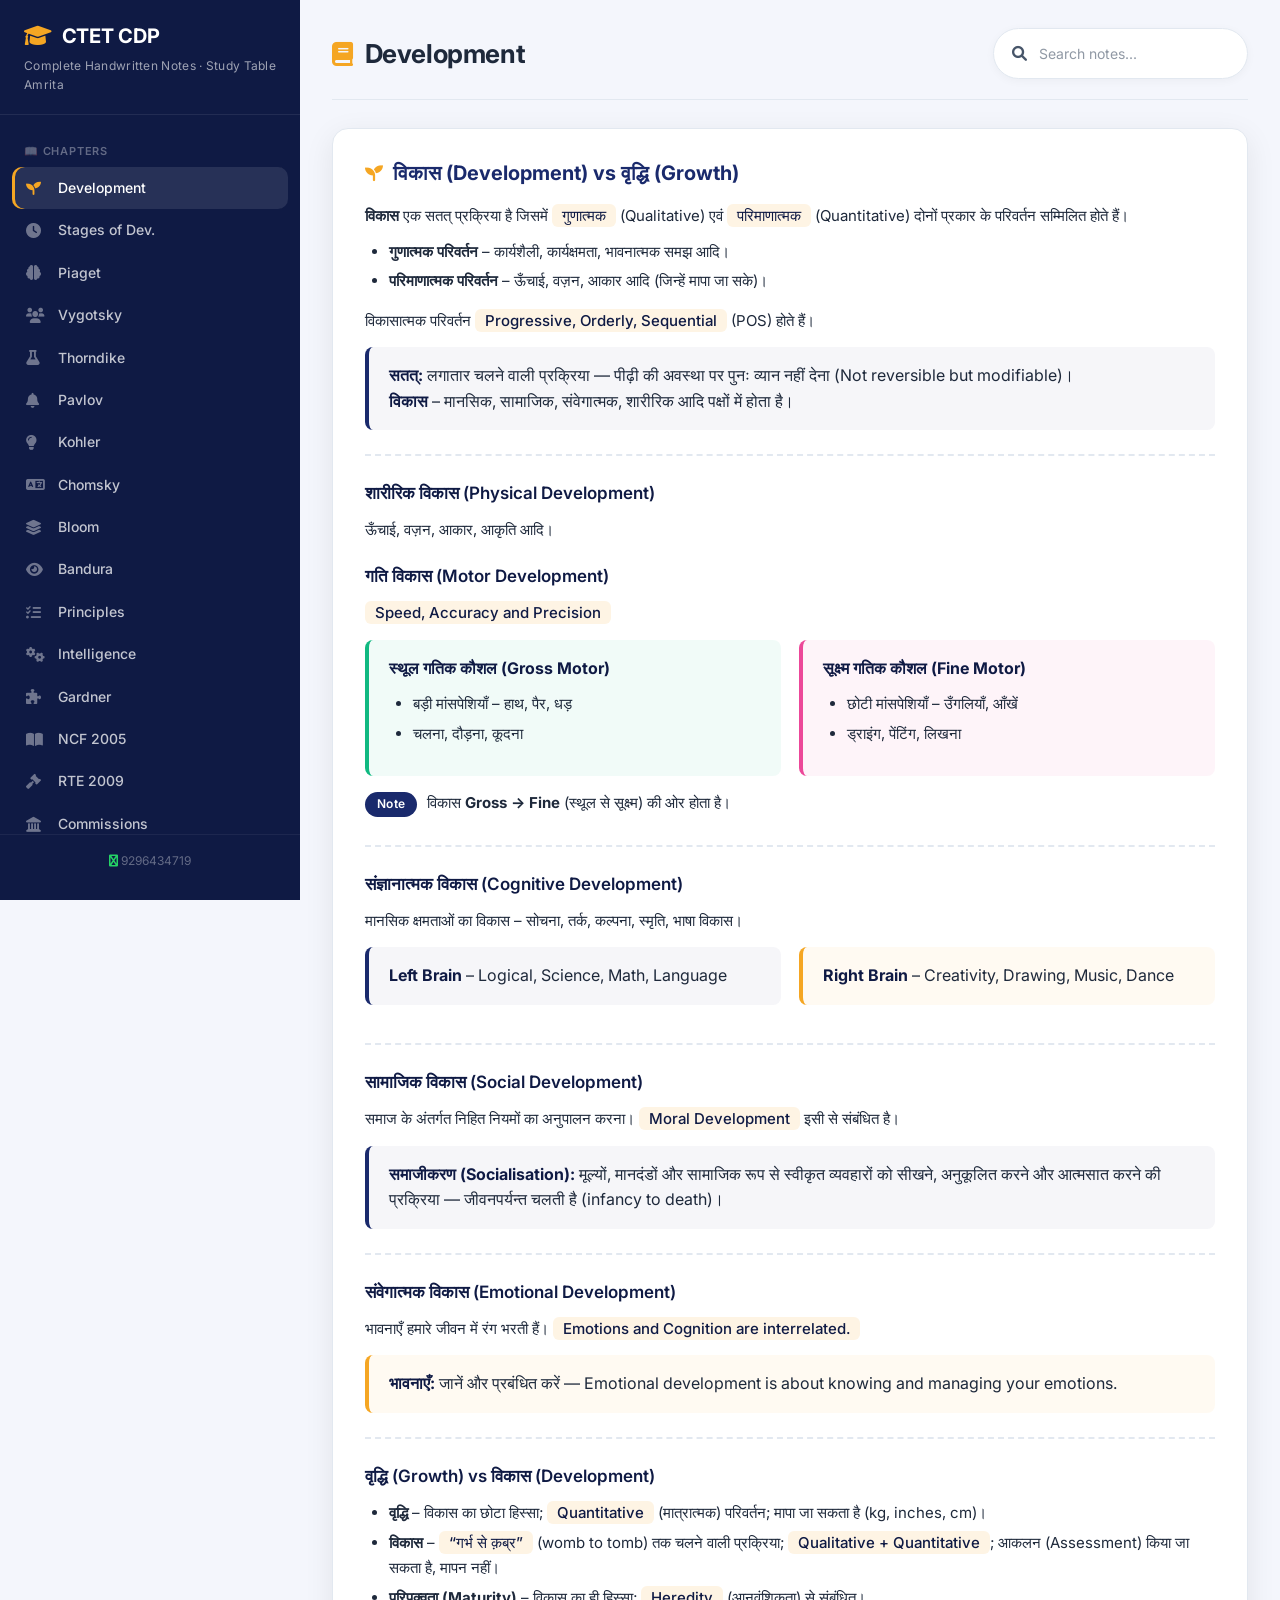
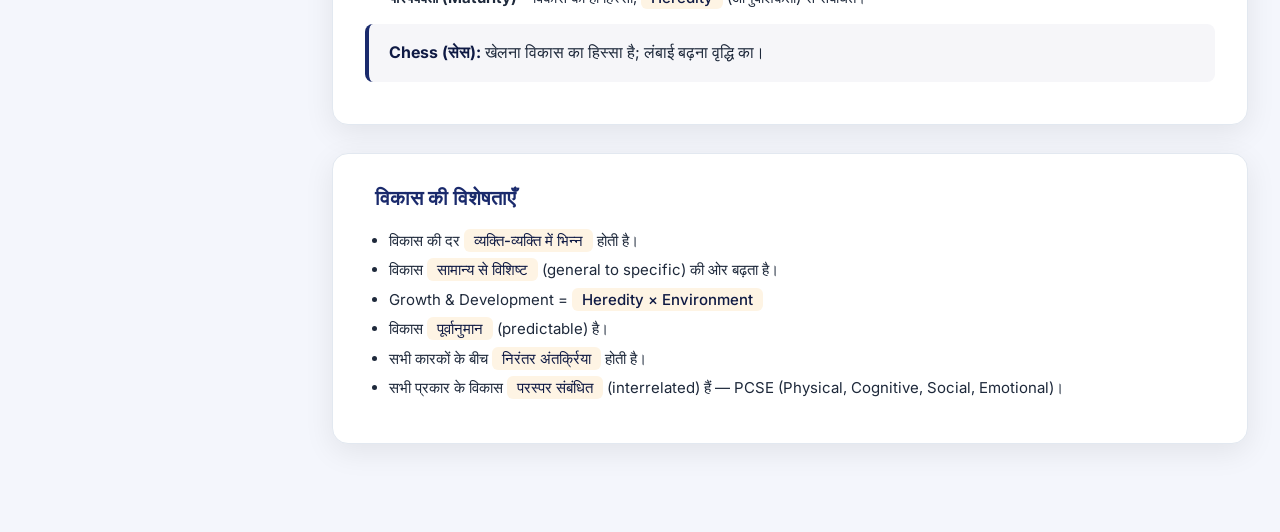
==== index.html @ 054171d5 "Rename cdpnotes.html to index.html" ====
<!DOCTYPE html>
<html lang="en">
<head>
    <meta charset="UTF-8" />
    <meta name="viewport" content="width=device-width, initial-scale=1.0" />
    <title>CTET CDP Complete Notes – Study Table Amrita</title>
    <!-- Font Awesome for icons -->
    <link rel="stylesheet" href="https://cdnjs.cloudflare.com/ajax/libs/font-awesome/6.0.0-beta3/css/all.min.css" />
    <!-- Google Fonts -->
    <link href="https://fonts.googleapis.com/css2?family=Inter:opsz,wght@14..32,400;14..32,500;14..32,600;14..32,700&display=swap" rel="stylesheet" />
    <style>
        /* ── Reset & Base ── */
        * {
            margin: 0;
            padding: 0;
            box-sizing: border-box;
        }

        :root {
            --primary: #1a2a6c;
            --primary-light: #2d4a8e;
            --primary-dark: #0f1a44;
            --accent: #f5a623;
            --accent-light: #ffd966;
            --bg: #f4f6fc;
            --card-bg: #ffffff;
            --text: #1e293b;
            --text-light: #475569;
            --border: #e2e8f0;
            --shadow: 0 8px 30px rgba(0, 0, 0, 0.08);
            --radius: 16px;
            --sidebar-width: 300px;
            --header-height: 64px;
            --transition: 0.3s cubic-bezier(0.4, 0, 0.2, 1);
        }

        html {
            scroll-behavior: smooth;
        }

        body {
            font-family: 'Inter', -apple-system, BlinkMacSystemFont, sans-serif;
            background: var(--bg);
            color: var(--text);
            line-height: 1.6;
            display: flex;
            min-height: 100vh;
        }

        /* ── Scrollbar ── */
        ::-webkit-scrollbar {
            width: 6px;
            height: 6px;
        }
        ::-webkit-scrollbar-track {
            background: var(--bg);
        }
        ::-webkit-scrollbar-thumb {
            background: var(--primary-light);
            border-radius: 8px;
        }
        ::-webkit-scrollbar-thumb:hover {
            background: var(--primary);
        }

        /* ── Sidebar ── */
        .sidebar {
            position: fixed;
            top: 0;
            left: 0;
            width: var(--sidebar-width);
            height: 100vh;
            background: var(--primary-dark);
            color: #fff;
            overflow-y: auto;
            z-index: 1000;
            transition: transform var(--transition);
            padding: 20px 0 30px;
            display: flex;
            flex-direction: column;
        }

        .sidebar-brand {
            padding: 0 24px 20px;
            border-bottom: 1px solid rgba(255, 255, 255, 0.08);
            flex-shrink: 0;
        }

        .sidebar-brand h1 {
            font-size: 20px;
            font-weight: 700;
            letter-spacing: -0.3px;
            display: flex;
            align-items: center;
            gap: 10px;
        }

        .sidebar-brand h1 i {
            color: var(--accent);
            font-size: 22px;
        }

        .sidebar-brand .sub {
            font-size: 12px;
            color: rgba(255, 255, 255, 0.6);
            margin-top: 4px;
            font-weight: 400;
            letter-spacing: 0.3px;
        }

        .sidebar-nav {
            flex: 1;
            padding: 16px 12px 20px;
            overflow-y: auto;
        }

        .sidebar-nav .nav-label {
            font-size: 11px;
            text-transform: uppercase;
            letter-spacing: 0.8px;
            color: rgba(255, 255, 255, 0.35);
            padding: 12px 12px 6px;
            font-weight: 600;
        }

        .sidebar-nav a {
            display: flex;
            align-items: center;
            gap: 12px;
            padding: 10px 14px;
            border-radius: 10px;
            color: rgba(255, 255, 255, 0.75);
            text-decoration: none;
            font-size: 14px;
            font-weight: 500;
            transition: var(--transition);
            cursor: pointer;
            border: none;
            background: transparent;
            width: 100%;
            text-align: left;
        }

        .sidebar-nav a i {
            width: 20px;
            font-size: 15px;
            color: rgba(255, 255, 255, 0.4);
            transition: var(--transition);
            flex-shrink: 0;
        }

        .sidebar-nav a:hover {
            background: rgba(255, 255, 255, 0.07);
            color: #fff;
        }

        .sidebar-nav a:hover i {
            color: var(--accent);
        }

        .sidebar-nav a.active {
            background: rgba(255, 255, 255, 0.1);
            color: #fff;
            box-shadow: inset 3px 0 0 var(--accent);
        }

        .sidebar-nav a.active i {
            color: var(--accent);
        }

        .sidebar-footer {
            padding: 16px 24px 0;
            border-top: 1px solid rgba(255, 255, 255, 0.06);
            font-size: 12px;
            color: rgba(255, 255, 255, 0.35);
            flex-shrink: 0;
            text-align: center;
        }

        /* ── Mobile Toggle ── */
        .menu-toggle {
            display: none;
            position: fixed;
            top: 14px;
            left: 16px;
            z-index: 1100;
            background: var(--primary-dark);
            color: #fff;
            border: none;
            width: 44px;
            height: 44px;
            border-radius: 12px;
            font-size: 20px;
            cursor: pointer;
            box-shadow: 0 4px 16px rgba(0, 0, 0, 0.15);
            transition: var(--transition);
        }

        .menu-toggle:hover {
            transform: scale(1.04);
        }

        .sidebar-overlay {
            display: none;
            position: fixed;
            inset: 0;
            background: rgba(0, 0, 0, 0.45);
            z-index: 999;
            backdrop-filter: blur(2px);
        }

        /* ── Main Content ── */
        .main {
            margin-left: var(--sidebar-width);
            flex: 1;
            min-height: 100vh;
            padding: 0 32px 60px;
            max-width: 1100px;
        }

        /* ── Header ── */
        .page-header {
            padding: 28px 0 20px;
            display: flex;
            align-items: center;
            justify-content: space-between;
            flex-wrap: wrap;
            gap: 16px;
            border-bottom: 1px solid var(--border);
            margin-bottom: 28px;
            background: var(--bg);
            position: sticky;
            top: 0;
            z-index: 100;
            backdrop-filter: blur(8px);
            background: rgba(244, 246, 252, 0.88);
        }

        .page-header h2 {
            font-size: 26px;
            font-weight: 700;
            letter-spacing: -0.4px;
            display: flex;
            align-items: center;
            gap: 12px;
        }

        .page-header h2 i {
            color: var(--accent);
            font-size: 24px;
        }

        .search-wrap {
            display: flex;
            align-items: center;
            gap: 8px;
            background: var(--card-bg);
            padding: 6px 16px 6px 18px;
            border-radius: 40px;
            box-shadow: 0 2px 10px rgba(0, 0, 0, 0.04);
            border: 1px solid var(--border);
            transition: var(--transition);
            min-width: 220px;
        }

        .search-wrap:focus-within {
            border-color: var(--primary-light);
            box-shadow: 0 0 0 3px rgba(26, 42, 108, 0.12);
        }

        .search-wrap i {
            color: var(--text-light);
            font-size: 15px;
        }

        .search-wrap input {
            border: none;
            outline: none;
            background: transparent;
            padding: 10px 4px;
            font-size: 14px;
            font-family: inherit;
            color: var(--text);
            width: 180px;
        }

        .search-wrap input::placeholder {
            color: var(--text-light);
            opacity: 0.6;
        }

        .search-results-count {
            font-size: 13px;
            color: var(--text-light);
            padding: 0 4px;
            font-weight: 500;
        }

        /* ── Content Cards ── */
        .content-section {
            display: block;
            animation: fadeUp 0.4s ease;
        }

        .content-section.hidden {
            display: none;
        }

        @keyframes fadeUp {
            from {
                opacity: 0;
                transform: translateY(18px);
            }
            to {
                opacity: 1;
                transform: translateY(0);
            }
        }

        .note-card {
            background: var(--card-bg);
            border-radius: var(--radius);
            box-shadow: var(--shadow);
            padding: 28px 32px;
            margin-bottom: 28px;
            border: 1px solid var(--border);
            transition: var(--transition);
        }

        .note-card:hover {
            box-shadow: 0 12px 40px rgba(0, 0, 0, 0.07);
        }

        .note-card h3 {
            font-size: 20px;
            font-weight: 700;
            color: var(--primary);
            margin-bottom: 14px;
            display: flex;
            align-items: center;
            gap: 10px;
        }

        .note-card h3 i {
            color: var(--accent);
            font-size: 18px;
        }

        .note-card h4 {
            font-size: 17px;
            font-weight: 600;
            margin: 20px 0 10px;
            color: var(--primary-dark);
        }

        .note-card p,
        .note-card li {
            color: var(--text);
            font-size: 15px;
            line-height: 1.7;
        }

        .note-card ul,
        .note-card ol {
            padding-left: 24px;
            margin: 10px 0 14px;
        }

        .note-card li {
            margin-bottom: 4px;
        }

        .note-card .highlight {
            background: rgba(245, 166, 35, 0.12);
            padding: 2px 10px;
            border-radius: 6px;
            font-weight: 500;
            color: var(--primary-dark);
        }

        .note-card .tag {
            display: inline-block;
            background: var(--primary);
            color: #fff;
            font-size: 12px;
            font-weight: 600;
            padding: 2px 12px;
            border-radius: 20px;
            letter-spacing: 0.3px;
            margin-right: 6px;
            margin-bottom: 4px;
        }

        .note-card .tag.gold {
            background: var(--accent);
            color: #1e293b;
        }

        .note-card .tag.green {
            background: #10b981;
            color: #fff;
        }

        .note-card .tag.pink {
            background: #ec4899;
            color: #fff;
        }

        .note-card .divider {
            border: none;
            border-top: 2px dashed var(--border);
            margin: 24px 0;
        }

        .grid-2 {
            display: grid;
            grid-template-columns: 1fr 1fr;
            gap: 18px;
        }

        .grid-3 {
            display: grid;
            grid-template-columns: 1fr 1fr 1fr;
            gap: 16px;
        }

        .badge-list {
            display: flex;
            flex-wrap: wrap;
            gap: 8px;
            margin: 10px 0 6px;
        }

        .badge-list .badge {
            background: var(--bg);
            padding: 4px 14px;
            border-radius: 20px;
            font-size: 13px;
            font-weight: 500;
            border: 1px solid var(--border);
            color: var(--text-light);
        }

        .badge-list .badge i {
            margin-right: 6px;
            color: var(--accent);
        }

        /* ── Tables ── */
        .note-table-wrap {
            overflow-x: auto;
            margin: 14px 0 6px;
            border-radius: 12px;
            border: 1px solid var(--border);
        }

        .note-table {
            width: 100%;
            border-collapse: collapse;
            font-size: 14px;
        }

        .note-table th {
            background: var(--primary);
            color: #fff;
            font-weight: 600;
            padding: 12px 16px;
            text-align: left;
        }

        .note-table td {
            padding: 10px 16px;
            border-bottom: 1px solid var(--border);
        }

        .note-table tr:last-child td {
            border-bottom: none;
        }

        .note-table tr:nth-child(even) {
            background: rgba(0, 0, 0, 0.02);
        }

        /* ── Special Blocks ── */
        .info-box {
            background: rgba(26, 42, 108, 0.04);
            border-left: 4px solid var(--primary);
            padding: 16px 20px;
            border-radius: 8px;
            margin: 14px 0;
        }

        .info-box.warm {
            border-left-color: var(--accent);
            background: rgba(245, 166, 35, 0.06);
        }

        .info-box.green {
            border-left-color: #10b981;
            background: rgba(16, 185, 129, 0.06);
        }

        .info-box.pink {
            border-left-color: #ec4899;
            background: rgba(236, 72, 153, 0.06);
        }

        .info-box strong {
            color: var(--primary-dark);
        }

        .stage-grid {
            display: grid;
            grid-template-columns: 1fr 1fr;
            gap: 16px;
            margin: 12px 0;
        }

        .stage-card {
            background: var(--bg);
            border-radius: 12px;
            padding: 16px 20px;
            border: 1px solid var(--border);
        }

        .stage-card .age {
            font-weight: 700;
            color: var(--primary);
            font-size: 15px;
        }

        .stage-card .name {
            font-weight: 600;
            font-size: 16px;
            margin: 2px 0 6px;
        }

        .stage-card ul {
            padding-left: 18px;
            margin: 6px 0 0;
            font-size: 14px;
        }

        /* ── Search Highlight ── */
        .search-highlight {
            background: rgba(245, 166, 35, 0.35);
            padding: 1px 4px;
            border-radius: 4px;
        }

        /* ── No results ── */
        .no-results {
            text-align: center;
            padding: 60px 20px;
            color: var(--text-light);
        }

        .no-results i {
            font-size: 48px;
            color: var(--border);
            margin-bottom: 16px;
        }

        .no-results h3 {
            font-size: 20px;
            font-weight: 600;
            color: var(--text);
        }

        /* ── Responsive ── */
        @media (max-width: 1024px) {
            .grid-2,
            .grid-3 {
                grid-template-columns: 1fr;
            }
            .stage-grid {
                grid-template-columns: 1fr;
            }
        }

        @media (max-width: 820px) {
            .sidebar {
                transform: translateX(-100%);
            }
            .sidebar.open {
                transform: translateX(0);
            }
            .sidebar-overlay.active {
                display: block;
            }
            .menu-toggle {
                display: flex;
                align-items: center;
                justify-content: center;
            }
            .main {
                margin-left: 0;
                padding: 0 18px 40px;
            }
            .page-header {
                padding-top: 72px;
                flex-direction: column;
                align-items: stretch;
                gap: 12px;
            }
            .page-header h2 {
                font-size: 22px;
            }
            .search-wrap {
                width: 100%;
            }
            .search-wrap input {
                width: 100%;
            }
            .note-card {
                padding: 20px 18px;
            }
            .note-card h3 {
                font-size: 18px;
            }
        }

        @media (max-width: 480px) {
            .note-card {
                padding: 16px 14px;
            }
            .page-header h2 {
                font-size: 19px;
            }
            .sidebar-brand h1 {
                font-size: 17px;
            }
            .sidebar-nav a {
                font-size: 13px;
                padding: 8px 12px;
            }
        }

        /* ── Print tweaks ── */
        @media print {
            .sidebar,
            .menu-toggle,
            .sidebar-overlay,
            .search-wrap {
                display: none !important;
            }
            .main {
                margin-left: 0 !important;
                padding: 20px !important;
            }
            .page-header {
                position: static !important;
                background: transparent !important;
                backdrop-filter: none !important;
            }
            .note-card {
                break-inside: avoid;
                box-shadow: none;
                border: 1px solid #ccc;
            }
        }
    </style>
</head>
<body>

    <!-- ─── Mobile Toggle ─── -->
    <button class="menu-toggle" id="menuToggle" aria-label="Toggle navigation">
        <i class="fas fa-bars"></i>
    </button>
    <div class="sidebar-overlay" id="sidebarOverlay"></div>

    <!-- ─── Sidebar ─── -->
    <aside class="sidebar" id="sidebar">
        <div class="sidebar-brand">
            <h1><i class="fas fa-graduation-cap"></i> CTET CDP</h1>
            <div class="sub">Complete Handwritten Notes · Study Table Amrita</div>
        </div>
        <nav class="sidebar-nav" id="sidebarNav">
            <div class="nav-label">📖 Chapters</div>
            <a href="#" data-section="development" class="active"><i class="fas fa-seedling"></i> Development</a>
            <a href="#" data-section="stages"><i class="fas fa-clock"></i> Stages of Dev.</a>
            <a href="#" data-section="piaget"><i class="fas fa-brain"></i> Piaget</a>
            <a href="#" data-section="vygotsky"><i class="fas fa-users"></i> Vygotsky</a>
            <a href="#" data-section="thorndike"><i class="fas fa-flask"></i> Thorndike</a>
            <a href="#" data-section="pavlov"><i class="fas fa-bell"></i> Pavlov</a>
            <a href="#" data-section="kohler"><i class="fas fa-lightbulb"></i> Kohler</a>
            <a href="#" data-section="chomsky"><i class="fas fa-language"></i> Chomsky</a>
            <a href="#" data-section="bloom"><i class="fas fa-layer-group"></i> Bloom</a>
            <a href="#" data-section="bandura"><i class="fas fa-eye"></i> Bandura</a>
            <a href="#" data-section="principles"><i class="fas fa-list-check"></i> Principles</a>
            <a href="#" data-section="intelligence"><i class="fas fa-cogs"></i> Intelligence</a>
            <a href="#" data-section="gardner"><i class="fas fa-puzzle-piece"></i> Gardner</a>
            <a href="#" data-section="ncf"><i class="fas fa-book-open"></i> NCF 2005</a>
            <a href="#" data-section="rte"><i class="fas fa-gavel"></i> RTE 2009</a>
            <a href="#" data-section="commissions"><i class="fas fa-landmark"></i> Commissions</a>
            <a href="#" data-section="child-centered"><i class="fas fa-child"></i> Child Centered</a>
            <a href="#" data-section="learning-disabilities"><i class="fas fa-puzzle-piece"></i> Learning Disabilities</a>
            <a href="#" data-section="teaching-methods"><i class="fas fa-chalkboard"></i> Teaching Methods</a>
            <a href="#" data-section="socialization"><i class="fas fa-handshake"></i> Socialization</a>
            <a href="#" data-section="cce"><i class="fas fa-chart-line"></i> CCE</a>
            <a href="#" data-section="gender"><i class="fas fa-venus-mars"></i> Gender</a>
            <a href="#" data-section="individual-differences"><i class="fas fa-user-plus"></i> Individual Differences</a>
            <a href="#" data-section="emotions"><i class="fas fa-heart"></i> Emotions</a>
            <a href="#" data-section="motivation"><i class="fas fa-rocket"></i> Motivation</a>
            <a href="#" data-section="thinking"><i class="fas fa-lightbulb"></i> Thinking</a>
            <a href="#" data-section="diagnostic"><i class="fas fa-stethoscope"></i> Diagnostic &amp; Remedial</a>
            <a href="#" data-section="nep2020"><i class="fas fa-flag"></i> NEP 2020</a>
            <a href="#" data-section="metacognition"><i class="fas fa-arrows-spin"></i> Metacognition</a>
        </nav>
        <div class="sidebar-footer">
            <i class="fas fa-whatsapp" style="color:#25D366;"></i> 9296434719
        </div>
    </aside>

    <!-- ─── Main ─── -->
    <main class="main" id="mainContent">

        <!-- Header -->
        <header class="page-header">
            <h2><i class="fas fa-book"></i> <span id="sectionTitle">Development</span></h2>
            <div class="search-wrap">
                <i class="fas fa-search"></i>
                <input type="text" id="searchInput" placeholder="Search notes..." autocomplete="off" />
                <span class="search-results-count" id="searchCount"></span>
            </div>
        </header>

        <!-- ─── All Sections ─── -->
        <div id="sectionsContainer">

            <!-- ============================================================ -->
            <!-- SECTION: Development -->
            <!-- ============================================================ -->
            <div class="content-section" data-section="development">
                <div class="note-card">
                    <h3><i class="fas fa-seedling"></i> विकास (Development) vs वृद्धि (Growth)</h3>
                    <p><strong>विकास</strong> एक सतत् प्रक्रिया है जिसमें <span class="highlight">गुणात्मक</span> (Qualitative) एवं <span class="highlight">परिमाणात्मक</span> (Quantitative) दोनों प्रकार के परिवर्तन सम्मिलित होते हैं।</p>
                    <ul>
                        <li><strong>गुणात्मक परिवर्तन</strong> – कार्यशैली, कार्यक्षमता, भावनात्मक समझ आदि।</li>
                        <li><strong>परिमाणात्मक परिवर्तन</strong> – ऊँचाई, वज़न, आकार आदि (जिन्हें मापा जा सके)।</li>
                    </ul>
                    <p>विकासात्मक परिवर्तन <span class="highlight">Progressive, Orderly, Sequential</span> (POS) होते हैं।</p>
                    <div class="info-box">
                        <strong>सतत्:</strong> लगातार चलने वाली प्रक्रिया — पीढ़ी की अवस्था पर पुनः व्यान नहीं देना (Not reversible but modifiable)।<br>
                        <strong>विकास</strong> – मानसिक, सामाजिक, संवेगात्मक, शारीरिक आदि पक्षों में होता है।
                    </div>
                    <hr class="divider" />

                    <h4>शारीरिक विकास (Physical Development)</h4>
                    <p>ऊँचाई, वज़न, आकार, आकृति आदि।</p>

                    <h4>गति विकास (Motor Development)</h4>
                    <p><span class="highlight">Speed, Accuracy and Precision</span></p>
                    <div class="grid-2">
                        <div class="info-box green">
                            <strong>स्थूल गतिक कौशल (Gross Motor)</strong>
                            <ul>
                                <li>बड़ी मांसपेशियाँ – हाथ, पैर, धड़</li>
                                <li>चलना, दौड़ना, कूदना</li>
                            </ul>
                        </div>
                        <div class="info-box pink">
                            <strong>सूक्ष्म गतिक कौशल (Fine Motor)</strong>
                            <ul>
                                <li>छोटी मांसपेशियाँ – उँगलियाँ, आँखें</li>
                                <li>ड्राइंग, पेंटिंग, लिखना</li>
                            </ul>
                        </div>
                    </div>
                    <p><span class="tag">Note</span> विकास <strong>Gross → Fine</strong> (स्थूल से सूक्ष्म) की ओर होता है।</p>
                    <hr class="divider" />

                    <h4>संज्ञानात्मक विकास (Cognitive Development)</h4>
                    <p>मानसिक क्षमताओं का विकास – सोचना, तर्क, कल्पना, स्मृति, भाषा विकास।</p>
                    <div class="grid-2">
                        <div class="info-box">
                            <strong>Left Brain</strong> – Logical, Science, Math, Language
                        </div>
                        <div class="info-box warm">
                            <strong>Right Brain</strong> – Creativity, Drawing, Music, Dance
                        </div>
                    </div>
                    <hr class="divider" />

                    <h4>सामाजिक विकास (Social Development)</h4>
                    <p>समाज के अंतर्गत निहित नियमों का अनुपालन करना। <span class="highlight">Moral Development</span> इसी से संबंधित है।</p>
                    <div class="info-box">
                        <strong>समाजीकरण (Socialisation):</strong> मूल्यों, मानदंडों और सामाजिक रूप से स्वीकृत व्यवहारों को सीखने, अनुकूलित करने और आत्मसात करने की प्रक्रिया — जीवनपर्यन्त चलती है (infancy to death)।
                    </div>
                    <hr class="divider" />

                    <h4>संवेगात्मक विकास (Emotional Development)</h4>
                    <p>भावनाएँ हमारे जीवन में रंग भरती हैं। <span class="highlight">Emotions and Cognition are interrelated.</span></p>
                    <div class="info-box warm">
                        <strong>भावनाएँ:</strong> जानें और प्रबंधित करें — Emotional development is about knowing and managing your emotions.
                    </div>
                    <hr class="divider" />

                    <h4>वृद्धि (Growth) vs विकास (Development)</h4>
                    <ul>
                        <li><strong>वृद्धि</strong> – विकास का छोटा हिस्सा; <span class="highlight">Quantitative</span> (मात्रात्मक) परिवर्तन; मापा जा सकता है (kg, inches, cm)।</li>
                        <li><strong>विकास</strong> – <span class="highlight">“गर्भ से क़ब्र”</span> (womb to tomb) तक चलने वाली प्रक्रिया; <span class="highlight">Qualitative + Quantitative</span>; आकलन (Assessment) किया जा सकता है, मापन नहीं।</li>
                        <li><strong>परिपक्वता (Maturity)</strong> – विकास का ही हिस्सा; <span class="highlight">Heredity</span> (आनुवंशिकता) से संबंधित।</li>
                    </ul>
                    <div class="info-box">
                        <strong>Chess (सेस):</strong> खेलना विकास का हिस्सा है; लंबाई बढ़ना वृद्धि का।
                    </div>
                </div>

                <div class="note-card">
                    <h3><i class="fas fa-arrows-spin"></i> विकास की विशेषताएँ</h3>
                    <ul>
                        <li>विकास की दर <span class="highlight">व्यक्ति-व्यक्ति में भिन्न</span> होती है।</li>
                        <li>विकास <span class="highlight">सामान्य से विशिष्ट</span> (general to specific) की ओर बढ़ता है।</li>
                        <li>Growth &amp; Development = <span class="highlight">Heredity × Environment</span></li>
                        <li>विकास <span class="highlight">पूर्वानुमान</span> (predictable) है।</li>
                        <li>सभी कारकों के बीच <span class="highlight">निरंतर अंतर्क्रिया</span> होती है।</li>
                        <li>सभी प्रकार के विकास <span class="highlight">परस्पर संबंधित</span> (interrelated) हैं — PCSE (Physical, Cognitive, Social, Emotional)।</li>
                    </ul>
                </div>
            </div>

            <!-- ============================================================ -->
            <!-- SECTION: Stages of Development -->
            <!-- ============================================================ -->
            <div class="content-section hidden" data-section="stages">
                <div class="note-card">
                    <h3><i class="fas fa-clock"></i> विकास की अवस्थाएँ (Stages of Development)</h3>
                    <div class="stage-grid">
                        <div class="stage-card">
                            <div class="age">0 – 2 वर्ष</div>
                            <div class="name">शैशवावस्था (Infancy)</div>
                            <ul>
                                <li>इन्द्रियों (Senses) से सीखता है।</li>
                                <li>Motor Action (गति क्रिया) द्वारा सीखता है।</li>
                                <li>Sensitive Period — ज्ञानेन्द्रियाँ सक्रिय।</li>
                                <li>Physical &amp; Mental Development – तीव्र (fast)।</li>
                            </ul>
                        </div>
                        <div class="stage-card">
                            <div class="age">2 – 6 वर्ष</div>
                            <div class="name">पूर्व बाल्यावस्था (Early Childhood)</div>
                            <ul>
                                <li>Toy age / Play age (Erikson)</li>
                                <li><span class="highlight">Fastest Language Development</span></li>
                                <li>Imitative age (नकल करके सीखना)</li>
                                <li>Physical Development – fastest after birth</li>
                                <li>Socialization भी rapid होती है।</li>
                            </ul>
                        </div>
                        <div class="stage-card">
                            <div class="age">6 – 12 वर्ष</div>
                            <div class="name">उत्तर बाल्यावस्था (Later Childhood)</div>
                            <ul>
                                <li>Gang age (टोली अवस्था)</li>
                                <li>Game age / Sports</li>
                                <li>Elementary school age</li>
                            </ul>
                        </div>
                        <div class="stage-card">
                            <div class="age">12 – 18 वर्ष</div>
                            <div class="name">किशोरावस्था (Adolescence)</div>
                            <ul>
                                <li>W.H.O. — 10–19 वर्ष (विस्तृत)</li>
                                <li>पहचान निर्माण, अमूर्त चिंतन</li>
                            </ul>
                        </div>
                    </div>
                    <div class="info-box">
                        <strong>Prenatal Stage (प्रसवपूर्व अवस्था):</strong> गर्भधारण से जन्म तक — 9 माह 10 दिन / 280 दिन / 40 सप्ताह। इस अवस्था का पूर्ण विकास गर्भवती माँ पर निर्भर करता है।
                    </div>
                </div>
            </div>

            <!-- ============================================================ -->
            <!-- SECTION: Piaget -->
            <!-- ============================================================ -->
            <div class="content-section hidden" data-section="piaget">
                <div class="note-card">
                    <h3><i class="fas fa-brain"></i> जीन पियाजे – संज्ञानात्मक विकास का सिद्धांत</h3>
                    <p><span class="tag">Switzerland</span> <span class="tag gold">Cognitive Development Theory</span></p>
                    <ul>
                        <li>पियाजे स्विट्ज़रलैंड के मनोवैज्ञानिक थे।</li>
                        <li>इन्होंने अपने बच्चों व आस-पड़ोस के बच्चों पर संज्ञानात्मक विकास का अध्ययन किया।</li>
                        <li>इसे <span class="highlight">“विकासात्मक सिद्धांत”</span> और <span class="highlight">“अवस्था का सिद्धांत”</span> भी कहा जाता है।</li>
                        <li>बच्चे <span class="highlight">सक्रिय ज्ञान निर्माता</span> हैं – वैज्ञानिक की तरह अपने सिद्धांतों की रचना करते हैं।</li>
                    </ul>
                    <hr class="divider" />

                    <h4>संज्ञानात्मक विकास की अवधारणाएँ</h4>
                    <ul>
                        <li><strong>अनुकूलन (Adaptation):</strong> वातावरण के अनुसार स्वयं को ढालना।
                            <ul>
                                <li><strong>आत्मसात्करण (Assimilation):</strong> पूर्व ज्ञान को नए ज्ञान के साथ जोड़ना।</li>
                                <li><strong>समायोजन (Accommodation):</strong> पूर्व ज्ञान में परिवर्तन करके वातावरण से तालमेल बिठाना।</li>
                            </ul>
                        </li>
                        <li><strong>सम्मयधारण / संतुलन (Equilibration):</strong> आत्मसात्करण और समायोजन के बीच संतुलन कायम करना।</li>
                        <li><strong>स्कीम्म (Schemes):</strong> अनुभव या व्यवहार की संगठित संज्ञानात्मक संरचना।</li>
                        <li><strong>स्कीमा (Schema):</strong> मस्तिष्क में संग्रहित जानकारी का उपयोग करके किसी विषय के प्रति धारणा बनाना।</li>
                    </ul>
                    <hr class="divider" />

                    <h4>पियाजे के संज्ञानात्मक विकास की चार अवस्थाएँ</h4>

                    <div class="info-box green">
                        <strong>1. संवेदी-पेशीय अवस्था (Sensory-Motor Stage) — 0–2 वर्ष</strong>
                        <ul>
                            <li>बच्चा इन्द्रियों के माध्यम से सीखता है।</li>
                            <li><span class="highlight">“वस्तु स्थायित्व” (Object Permanence)</span> – बच्चा वस्तुओं की छाप मस्तिष्क में बनाने लगता है, छिपी वस्तु को भी ढूँढ़ लेता है।</li>
                        </ul>
                    </div>

                    <div class="info-box warm">
                        <strong>2. प्रवं-संक्रियात्मक अवस्था (Pre-Operational Stage) — 2–7 वर्ष</strong>
                        <ul>
                            <li>क्रिया करने से पहले की अवस्था – देखता है, समझता है, लेकिन क्रिया नहीं कर पाता।</li>
                            <li><strong>जीववाद (Animism):</strong> सजीव व निर्जीव में अंतर नहीं कर पाता।</li>
                            <li><strong>अहंकेन्द्रित (Egocentrism):</strong> सोचता है कि सब लोग उसी तरह सोचते हैं जैसे वह सोचता है।</li>
                            <li><strong>अपलटनीय (Irreversibility):</strong> वस्तुओं, संख्याओं को उलट-पलट नहीं सीखता। (जैसे 4+6=10, 6+4=?)</li>
                            <li>मुद्रा, संप्रत्याय, दूरी, भार, ऊँचाई आदि की अवधारणा का अभाव।</li>
                            <li><strong>केंद्रिकरण (Centration):</strong> एक विशेषता पर ध्यान केंद्रित करता है।</li>
                        </ul>
                    </div>

                    <div class="info-box">
                        <strong>3. मूर्त-संक्रियात्मक अवस्था (Concrete Operational Stage) — 7–11 वर्ष</strong>
                        <ul>
                            <li>सामने रखी वस्तुओं को देखकर चिंतन कर सकता है।</li>
                            <li>अपलटनीय, जीववाद, मुद्रा, भार आदि अवधारणाओं का विकास होता है।</li>
                            <li><strong>आगमनात्मक तर्कणा (Inductive Reasoning):</strong> उदाहरणों के आधार पर तर्क करना। <br> <span class="tag">जैसे</span> “पेड़ हमारे लिए अच्छे हैं क्योंकि हमें ऑक्सीजन मिलती है।”</li>
                        </ul>
                    </div>

                    <div class="info-box pink">
                        <strong>4. औपचारिक संक्रियात्मक अवस्था (Formal Operational Stage) — 11–15 वर्ष</strong>
                        <ul>
                            <li>संज्ञान की सर्वोच्च अवस्था।</li>
                            <li><span class="highlight">अमूर्त चिंतन</span> (Abstract thinking) करने लगता है।</li>
                            <li><strong>निगमनात्मक तर्कणा (Deductive Reasoning):</strong> नियमों के आधार पर तर्क करना। <br> <span class="tag">जैसे</span> Maths के प्रश्न mind में ही हल कर लेते हैं क्योंकि नियम पता हैं।</li>
                        </ul>
                    </div>
                </div>
            </div>

            <!-- ============================================================ -->
            <!-- SECTION: Vygotsky -->
            <!-- ============================================================ -->
            <div class="content-section hidden" data-section="vygotsky">
                <div class="note-card">
                    <h3><i class="fas fa-users"></i> लेव वाइगोत्स्की – सामाजिक-सांस्कृतिक सिद्धांत</h3>
                    <ul>
                        <li>वाइगोत्स्की रूसी मनोवैज्ञानिक थे।</li>
                        <li>इन्होंने <span class="highlight">सामाजिक-सांस्कृतिक सिद्धांत</span> का प्रतिपादन किया।</li>
                        <li>बच्चा अपने समाज और संस्कृति से अंतर्क्रिया (Interaction) करके सीखता है → <strong>सामाजिक अंतर्क्रिया के बाद विकास</strong> होता है। (पियाजे के विपरीत – पहले विकास, फिर अधिगम)</li>
                    </ul>
                    <hr class="divider" />

                    <h4>दो महत्वपूर्ण अवधारणाएँ</h4>
                    <div class="info-box green">
                        <strong>(i) ZPD (Zone of Proximal Development) / समीपस्थ विकास का क्षेत्र</strong>
                        <p>वास्तविक विकास (real development) के स्तर तथा संभावित विकास (potential development) के स्तर के बीच के अंतर को <span class="highlight">समीपस्थ विकास का क्षेत्र</span> कहते हैं।</p>
                    </div>
                    <div class="info-box warm">
                        <strong>(ii) Scaffolding (पाइ/ढाँचा)</strong>
                        <p>व्यवस्था द्वारा दी जाने वाली <span class="highlight">Temporary help</span> या Guidance को Scaffolding कहते हैं।</p>
                        <p><strong>MKO → More Knowledgeable Other:</strong> Teacher, Parents, Friend आदि।</p>
                    </div>
                    <hr class="divider" />

                    <h4>भाषा पर विचार</h4>
                    <ul>
                        <li>भाषा और चिंतन <strong>शुरू में अलग</strong> होते हैं, लेकिन बाद में <strong>एक साथ</strong> चलते हैं।</li>
                        <li>पहले भाषा आती है, फिर विचार।</li>
                        <li><strong>निजी भाषण / आंतरिक भाषा (Private Speech):</strong> बच्चा अपने कार्यों के निर्देशन के लिए भाषा का उपयोग करता है।</li>
                    </ul>
                </div>
            </div>

            <!-- ============================================================ -->
            <!-- SECTION: Thorndike -->
            <!-- ============================================================ -->
            <div class="content-section hidden" data-section="thorndike">
                <div class="note-card">
                    <h3><i class="fas fa-flask"></i> ई.एल. थार्नडाइक – त्रुटि एवं प्रयास का सिद्धांत</h3>
                    <ul>
                        <li>थार्नडाइक अमेरिकी मनोवैज्ञानिक, पशु वैज्ञानिक थे।</li>
                        <li>अधिगम के सबसे पहले नियम इन्होंने दिए।</li>
                        <li>इन्हें <span class="highlight">“प्रथम शैक्षिक मनोवैज्ञानिक”</span> कहा जाता है।</li>
                        <li>पुस्तक – <em>Educational Psychology and Animal Intelligence</em></li>
                    </ul>
                    <div class="info-box warm">
                        <strong>प्रयोग:</strong> थार्नडाइक ने एक पिंजरे में भूखी बिल्ली को बंद किया। पिंजरे में लीवर था, जिस पर पैर पड़ने पर गेट खुलता था। बिल्ली भागदौड़ करते-करते अचानक लीवर पर पैर रख देती और बाहर मछली तक पहुँच जाती। — <span class="highlight">प्रयास से त्रुटियाँ, अंततः सीख</span>।
                    </div>
                    <hr class="divider" />

                    <h4>थार्नडाइक के नियम</h4>
                    <h5>प्राथमिक नियम (Primary Laws)</h5>
                    <ul>
                        <li><strong>अभ्यास का नियम (Law of Exercise):</strong> जितना अभ्यास, उतना सीखना।</li>
                        <li><strong>तत्परता का नियम (Law of Readiness):</strong> जितनी तत्परता, उतनी जल्दी सीखना।</li>
                        <li><strong>प्रभाव का नियम (Law of Effect):</strong> संतोषजनक सीख → तीव्र सीख; असंतोषजनक → सीखना संभव नहीं। (पुरस्कार और दंड का महत्व)</li>
                    </ul>
                    <h5>गौण नियम (Secondary Laws)</h5>
                    <ul>
                        <li><strong>मनोवृत्ति / अभिवृत्ति का नियम (Law of Disposition):</strong> Positive अभिवृत्ति → अधिक सीख; नकारात्मक → कम सीख।</li>
                        <li><strong>आंशिक क्रिया का नियम (Law of Partial Action):</strong> कार्य को छोटे-छोटे भागों में बाँटकर करें → शीघ्र एवं सरल।</li>
                    </ul>
                </div>
            </div>

            <!-- ============================================================ -->
            <!-- SECTION: Pavlov -->
            <!-- ============================================================ -->
            <div class="content-section hidden" data-section="pavlov">
                <div class="note-card">
                    <h3><i class="fas fa-bell"></i> पावलव – शास्त्रीय अनुबंधन सिद्धांत (Classical Conditioning)</h3>
                    <ul>
                        <li>आई.पी. पावलव – रूसी वैज्ञानिक, <span class="highlight">1904 में नोबेल पुरस्कार</span>।</li>
                        <li>किसी उत्तेजना के साथ Signal दे दिया जाए तो वैसी ही प्रतिक्रिया होगी।</li>
                    </ul>
                    <div class="info-box warm">
                        <strong>प्रयोग:</strong> पावलव ने भूखे कुत्ते को खाना दिया। खाना देने से पहले घंटी बजाता था। कुछ दिन बाद कुत्ते ने घंटी और खाने के बीच संबंध स्थापित कर लिया – घंटी बजते ही लार टपकने लगी।
                    </div>
                    <hr class="divider" />

                    <h4>महत्वपूर्ण अवधारणाएँ</h4>
                    <ul>
                        <li><strong>उद्धीपक सामानीकरण (Stimulus Generalization):</strong> मिलते-जुलते उद्दीपनों के प्रति भी वैसी ही प्रतिक्रिया। (अलग-अलग घंटियों पर भी लार)</li>
                        <li><strong>विलोपन (Extinction):</strong> Conditioned Stimulus के बाद Unconditioned Stimulus न देने पर प्रतिक्रिया बंद हो जाती है।</li>
                        <li><strong>विभेद (Discrimination):</strong> Original Stimulus और अन्य Stimulus के बीच अंतर करना सीख जाता है।</li>
                    </ul>
                </div>
            </div>

            <!-- ============================================================ -->
            <!-- SECTION: Kohler -->
            <!-- ============================================================ -->
            <div class="content-section hidden" data-section="kohler">
                <div class="note-card">
                    <h3><i class="fas fa-lightbulb"></i> कोहलर – सूझ / अंतर्दृष्टि का सिद्धांत (Insight Theory)</h3>
                    <p><span class="tag">Gestalt Theory</span> <span class="tag gold">Whole is greater than sum of parts</span></p>
                    <ul>
                        <li>गेस्टाल्ट शब्द जर्मन है – अर्थ: <span class="highlight">आकृति की समग्रता / संपूर्ण</span>।</li>
                        <li>प्रतिपादक: वर्द्धमर, कोफ़का, कोहलर।</li>
                        <li>अंतर्दृष्टि अधिगम सिद्धांत का श्रेय <span class="highlight">कोहलर</span> को जाता है।</li>
                        <li>समस्या पर <span class="highlight">अचानक</span> मस्तिष्क में आया समाधान – सूझ (Insight)।</li>
                    </ul>
                    <div class="info-box warm">
                        <strong>प्रयोग:</strong> कोहलर ने ‘सुलगान’ नामक Chimpanzee (वनमानुष) पर प्रयोग किया। छत पर केले लटकाए। Chimpanzee उछलकर पकड़ने का प्रयास करता, पर नहीं पहुँच पाता। फिर उसने छड़ी और बॉक्स का <span class="highlight">समग्र (whole)</span> रूप से उपयोग करके केले तोड़ लिए। — <span class="highlight">मानसिक प्रक्रिया, अंतर्दृष्टि</span>।
                    </div>
                </div>
            </div>

            <!-- ============================================================ -->
            <!-- SECTION: Chomsky -->
            <!-- ============================================================ -->
            <div class="content-section hidden" data-section="chomsky">
                <div class="note-card">
                    <h3><i class="fas fa-language"></i> नोम चॉम्स्की – भाषा विकास का सिद्धांत (Inborn Theory)</h3>
                    <ul>
                        <li>चॉम्स्की अमेरिका के भाषावैज्ञानिक थे।</li>
                        <li>इनका मानना था कि बच्चे में भाषा सीखने की <span class="highlight">स्वाभाविक क्षमता (Innate)</span> होती है।</li>
                        <li>बच्चे के मस्तिष्क में <span class="highlight">LAD (Language Acquisition Device)</span> होता है, जिससे बच्चा भाषा सीखता है।</li>
                    </ul>
                    <div class="info-box">
                        <strong>सार्वभौमिक व्याकरण (Universal Grammar):</strong> सभी भाषाओं में व्याकरण की मूल संरचना जन्मजात होती है।
                    </div>
                    <hr class="divider" />

                    <h4>भाषा के दो स्तर</h4>
                    <ul>
                        <li><strong>सतही संरचना (Surface level):</strong> केवल शब्दों/वाक्यों को सुनता/बोलता है, अर्थ नहीं समझता। <br> <span class="tag">जैसे</span> मम्मी, पापा, खाना, पीना</li>
                        <li><strong>गहरी संरचना (Deep level):</strong> शब्दों के अर्थ एवं व्याकरण की समझ होती है।</li>
                    </ul>
                </div>
            </div>

            <!-- ============================================================ -->
            <!-- SECTION: Bloom -->
            <!-- ============================================================ -->
            <div class="content-section hidden" data-section="bloom">
                <div class="note-card">
                    <h3><i class="fas fa-layer-group"></i> ब्लूम की शैक्षिक उद्देश्यों की वर्गीकरण (Bloom's Taxonomy)</h3>
                    <p>ब्लूम ने शैक्षिक उद्देश्यों को तीन पक्षों में वर्गीकृत किया:</p>
                    <hr class="divider" />

                    <div class="info-box">
                        <h4>1. संज्ञानात्मक पक्ष (Cognitive Domain)</h4>
                        <p>ज्ञान, समझ, अनुप्रयोग, विश्लेषण, संश्लेषण, मूल्यांकन</p>
                        <div class="badge-list">
                            <span class="badge"><i class="fas fa-chevron-right"></i> Knowledge</span>
                            <span class="badge"><i class="fas fa-chevron-right"></i> Comprehension</span>
                            <span class="badge"><i class="fas fa-chevron-right"></i> Application</span>
                            <span class="badge"><i class="fas fa-chevron-right"></i> Analysis</span>
                            <span class="badge"><i class="fas fa-chevron-right"></i> Synthesis</span>
                            <span class="badge"><i class="fas fa-chevron-right"></i> Evaluation</span>
                        </div>
                    </div>

                    <div class="info-box warm">
                        <h4>2. भावनात्मक पक्ष (Affective Domain)</h4>
                        <ul>
                            <li>अभिग्रहण (Receiving)</li>
                            <li>अनुक्रिया (Responding)</li>
                            <li>आकलन (Valuing)</li>
                            <li>संगठन (Organisation)</li>
                            <li>मूल्यों का वर्गीकरण / विशेषीकरण (Characterization by a Value or Value Complex)</li>
                        </ul>
                    </div>

                    <div class="info-box pink">
                        <h4>3. क्रियात्मक पक्ष (Psychomotor Domain)</h4>
                        <ul>
                            <li>सहज क्रियात्मक संचालन (Reflex Movements)</li>
                            <li>आधारभूत संचालन (Basic Fundamental)</li>
                            <li>शारीरिक योग्यताएँ (Physical Ability)</li>
                            <li>प्रत्यक्षीकरण योग्यताएँ (Perceptual Ability)</li>
                            <li>कौशलयुक्त संचालन (Skilled Movement)</li>
                            <li>सुसंगत / सांकेतिक संप्रेषण (Non-discursive Communication)</li>
                        </ul>
                    </div>
                </div>
            </div>

            <!-- ============================================================ -->
            <!-- SECTION: Bandura -->
            <!-- ============================================================ -->
            <div class="content-section hidden" data-section="bandura">
                <div class="note-card">
                    <h3><i class="fas fa-eye"></i> अल्बर्ट बंदुरा – सामाजिक अधिगम सिद्धांत (Social Learning Theory)</h3>
                    <ul>
                        <li>अल्बर्ट बंदुरा – कनाडा के मनोवैज्ञानिक।</li>
                        <li>दूसरों के व्यवहार को देखकर सीखना – <span class="highlight">अवलोकनात्मक अधिगम (Observational Learning)</span>।</li>
                        <li>इसे <strong>अनुकरण (Imitation)</strong> या <strong>Modelling</strong> भी कहते हैं।</li>
                    </ul>
                    <div class="info-box warm">
                        <strong>प्रयोग:</strong> बंदुरा ने बच्चों को 3 फिल्म दिखाई – बीबी डॉल (Bobo Doll) प्रयोग।
                    </div>
                    <hr class="divider" />

                    <h4>बंदुरा के अनुसार अधिगम के चरण</h4>
                    <div class="grid-2">
                        <div class="info-box"><strong>1. Attention</strong> – ध्यान (अवधान)</div>
                        <div class="info-box"><strong>2. Retention</strong> – धारण (स्मरण)</div>
                        <div class="info-box"><strong>3. Reproduction</strong> – पुनरुत्पादन (अनुक्रिया)</div>
                        <div class="info-box"><strong>4. Motivation</strong> – अभिप्रेरणा (प्रेरणा)</div>
                    </div>
                </div>
            </div>

            <!-- ============================================================ -->
            <!-- SECTION: Principles of Child Development -->
            <!-- ============================================================ -->
            <div class="content-section hidden" data-section="principles">
                <div class="note-card">
                    <h3><i class="fas fa-list-check"></i> बाल विकास के सिद्धांत (Principles of Child Development)</h3>
                    <ol>
                        <li><strong>समान प्रतिमान का सिद्धांत (Uniform Pattern):</strong> प्रत्येक जाति अपनी जाति के अनुसार विकास के प्रतिमान का अनुसरण करती है। (मानव, हाथी)</li>
                        <li><strong>विकास की दिशा का सिद्धांत (Direction):</strong> सिर से पैर की ओर – <span class="highlight">मस्तकाधीमुखी (Cephalocaudal)</span>; मध्य से बाहर – <span class="highlight">समीपदूरपीमुखी (Proximodistal)</span>।</li>
                        <li><strong>निरंतरता का सिद्धांत (Continuity):</strong> विकास कभी न रुकने वाली प्रक्रिया – जीवनपर्यन्त, केवल गति मंद/तेज होती है।</li>
                        <li><strong>सामान्य से विशिष्ट क्रियाओं का सिद्धांत (General to Specific):</strong> उठना → बैठना → चलना → दौड़ना।</li>
                        <li><strong>पूर्वानुमान का सिद्धांत (Predictability):</strong> विकास पूर्वानुमानित है – दिशा का अनुमान लगाया जा सकता है।</li>
                        <li><strong>एकीकरण का सिद्धांत (Unitary Process):</strong> बच्चे में एकीकरण का गुण – हाथ-पैर मिलाकर काम करना।</li>
                        <li><strong>व्यक्तिगत भिन्नता का सिद्धांत (Individual Difference):</strong> विकास की गति व्यक्ति-व्यक्ति में भिन्न।</li>
                        <li><strong>वक्राकार बनाम रेखीय प्रगति (Spiral vs Linear):</strong> विकास कभी सीधी रेखा में नहीं चलता – गति कभी धीमी, कभी तेज।</li>
                        <li><strong>अंतरसंबंधित विकास (Inter-Development):</strong> शारीरिक, बौद्धिक, संवेगात्मक, सामाजिक – सभी परस्पर संबंधित एवं निर्भर।</li>
                    </ol>
                </div>
            </div>

            <!-- ============================================================ -->
            <!-- SECTION: Intelligence -->
            <!-- ============================================================ -->
            <div class="content-section hidden" data-section="intelligence">
                <div class="note-card">
                    <h3><i class="fas fa-cogs"></i> बुद्धि (Intelligence)</h3>
                    <p><span class="tag">1885</span> सर्वप्रथम <strong>फ्रांसीसी गाल्टन</strong> ने 'बुद्धि' शब्द का प्रयोग किया।</p>
                    <ul>
                        <li><span class="tag">1890</span> <strong>कैटल</strong> – 'मानसिक परीक्षण' शब्द का प्रयोग; पुस्तक <em>Mental Tests and Measurements</em>।</li>
                        <li><span class="tag">1905</span> सबसे पहला बुद्धि परीक्षण – <strong>बिने-साइमन</strong> बुद्धि परीक्षण।</li>
                        <li><span class="tag">1908</span> <strong>अल्प्रेड बिने</strong> – 'मानसिक आयु' (Mental Age) शब्द का प्रयोग।</li>
                        <li><span class="tag">1912</span> <strong>स्टर्न और कहलमान</strong> – बुद्धि-लब्धि (IQ) का सूत्र: <br> <span class="highlight">IQ = (Mental Age / Chronological Age) × 100</span></li>
                        <li><span class="tag">1916</span> <strong>टर्मिन</strong> – IQ सूत्र में संशोधन, ×100 जोड़ा।</li>
                    </ul>
                    <hr class="divider" />

                    <h4>बुद्धि-लब्धि (IQ) वर्गीकरण</h4>
                    <div class="note-table-wrap">
                        <table class="note-table">
                            <thead><tr><th>IQ Range</th><th>Category</th></tr></thead>
                            <tbody>
                                <tr><td>25 से कम</td><td>महामूर्ख (Idiot)</td></tr>
                                <tr><td>25–49</td><td>मूर्ख (Imbecile)</td></tr>
                                <tr><td>50–69</td><td>अल्प बुद्धि (Moron)</td></tr>
                                <tr><td>70–79</td><td>शीण / हीन बुद्धि (Borderline)</td></tr>
                                <tr><td>80–89</td><td>मंदबुद्धि (Dull)</td></tr>
                                <tr><td>90–99</td><td>निम्न सामान्य</td></tr>
                                <tr><td>110–119</td><td>उच्च सामान्य</td></tr>
                                <tr><td>120–129</td><td>प्रखर / श्रेष्ठ</td></tr>
                                <tr><td>130–139</td><td>उत्कृष्ट (Superior)</td></tr>
                                <tr><td>140 से अधिक</td><td>अति उत्कृष्ट / प्रतिभाशाली / मेघावी (Genius)</td></tr>
                            </tbody>
                        </table>
                    </div>
                    <p><strong>बैसल वर्ष:</strong> जिस अधिकतम आयु स्तर के प्रश्न हल कर लेता है।<br>
                        <strong>टर्मिनल वर्ष:</strong> जिस आयु स्तर के प्रश्न हल नहीं कर पाता।</p>
                    <hr class="divider" />

                    <h4>बुद्धि के सिद्धांत</h4>
                    <ul>
                        <li><strong>एक कारक सिद्धांत (Uni-factor):</strong> बिने – सभी में एक ही प्रकार की बुद्धि।</li>
                        <li><strong>द्वि-कारक सिद्धांत (Two-factor):</strong> स्पीयरमैन – G (सामान्य) + S (विशिष्ट) तत्व।</li>
                        <li><strong>त्रि-कारक सिद्धांत (Three-factor):</strong> स्पीयरमैन – G + S + समूह तत्व (Group)।</li>
                        <li><strong>बहु-कारक सिद्धांत (Multi-factor):</strong> थार्नडाइक – बुद्धि कई स्वतंत्र योग्यताओं का समूह।</li>
                        <li><strong>समूह तत्व कारक सिद्धांत (Group-factor):</strong> शर्सटन – 7 प्राथमिक मानसिक योग्यताएँ:
                            <ul>
                                <li>प्राथमिक समझ (Primary comprehension)</li>
                                <li>सांख्यिक योग्यता (Numerical Ability)</li>
                                <li>प्रत्यक्षीकरण गति (Perceptual Speed)</li>
                                <li>स्थान संबंधी योग्यता (Spatial Ability)</li>
                                <li>तर्क शक्ति (Reasoning)</li>
                                <li>शब्द-प्रवाह (Word-Fluency)</li>
                                <li>स्मृति (Memory)</li>
                            </ul>
                        </li>
                        <li><strong>प्रतिदर्श सिद्धांत (Sampling Theory):</strong> जी. रच. थॉमसन – बौद्धिक व्यवहार अनेक स्वतंत्र योग्यताओं पर निर्भर।</li>
                    </ul>
                    <hr class="divider" />

                    <h4>स्टर्नबर्ग का त्रिआधारी सिद्धांत (Triarchic Theory)</h4>
                    <ul>
                        <li><strong>अनुभवात्मक बुद्धि (Experiential):</strong> अनुभवों से नई खोज/सृजन।</li>
                        <li><strong>घटकीय बुद्धि (Componential):</strong> कल्पना शक्ति, अमूर्त बुद्धि, हर चीज के पीछे कारण जानना।</li>
                        <li><strong>सन्दर्भात्मक बुद्धि (Contextual):</strong> सूचनाओं का उपयोग करके पर्यावरण से सामंजस्य, व्यावहारिक लाभ।</li>
                    </ul>
                    <h5>स्टर्नबर्ग के 5 चरण</h5>
                    <ol>
                        <li>कूटसंकेत (Encoding)</li>
                        <li>अनुमान (Inferring)</li>
                        <li>व्यवस्था (Mapping)</li>
                        <li>उपयोग (Application)</li>
                        <li>अनुक्रिया (Response – Best Solution)</li>
                    </ol>
                </div>
            </div>

            <!-- ============================================================ -->
            <!-- SECTION: Gardner -->
            <!-- ============================================================ -->
            <div class="content-section hidden" data-section="gardner">
                <div class="note-card">
                    <h3><i class="fas fa-puzzle-piece"></i> हावर्ड गार्डनर – बहु-बुद्धि सिद्धांत (Multiple Intelligences)</h3>
                    <p>हावर्ड गार्डनर (1983) – बुद्धि कोई एक तत्व नहीं, बल्कि कई स्वतंत्र बुद्धियों का अस्तित्व।</p>
                    <div class="grid-2">
                        <div class="info-box"><strong>1. शाब्दिक-भाषाई (Verbal-Linguistic)</strong><br>शब्दों और भाषा का ज्ञान – कवि, लेखक, पत्रकार</div>
                        <div class="info-box"><strong>2. तार्किक-गणितीय (Logical-Mathematical)</strong><br>तर्क, गणना – Accountant, Banker, Scientist</div>
                        <div class="info-box"><strong>3. स्थानिक (Spatial)</strong><br>चित्र, अंतरिक्ष, कल्पना – मूर्तिकार, वास्तुकार</div>
                        <div class="info-box"><strong>4. शारीरिक-गतिक (Bodily-Kinesthetic)</strong><br>शारीरिक गति – एथलीट, डांसर</div>
                        <div class="info-box"><strong>5. संगीतात्मक (Musical)</strong><br>संगीत की बुद्धि – Singer, Entertainer</div>
                        <div class="info-box"><strong>6. अन्तर्व्यक्तिक (Interpersonal)</strong><br>दूसरों के साथ interact – नेता, सामाजिक कार्यकर्ता</div>
                        <div class="info-box"><strong>7. अन्तःव्यक्तिक (Intrapersonal)</strong><br>स्वयं के साथ interact – आध्यात्मिक गुरु</div>
                        <div class="info-box"><strong>8. प्रकृतिवादी (Naturalistic)</strong><br>प्रकृति के निकट – कृषक, वनस्पतिशास्त्री</div>
                        <div class="info-box" style="grid-column: 1 / -1;"><strong>9. अस्तित्ववादी (Existential)</strong><br>जीवन के अस्तित्व के बारे में सोच – दार्शनिक, साधु-संत</div>
                    </div>
                </div>
            </div>

            <!-- ============================================================ -->
            <!-- SECTION: NCF 2005 -->
            <!-- ============================================================ -->
            <div class="content-section hidden" data-section="ncf">
                <div class="note-card">
                    <h3><i class="fas fa-book-open"></i> राष्ट्रीय पाठ्यचर्चा की रूपरेखा 2005 (NCF 2005)</h3>
                    <ul>
                        <li>NCF 2005 एक दस्तावेज है जिसमें शिक्षा पर चर्चा की गई – बच्चों को क्या और किस प्रकार से पढ़ाया जाना चाहिए।</li>
                        <li>यह रवीन्द्रनाथ टैगोर के <em>“सभ्यता और प्रगति”</em> निबंध से प्रेरित है।</li>
                        <li>NCF 2005 के अनुसार – <span class="highlight">स्कूली शिक्षा पाठ्यपुस्तक केंद्रित न हो, बाल केंद्रित हो।</span></li>
                        <li>NCF 2005 का अनुवाद संविधान की <strong>आठवीं अनुसूची</strong> में दी गई भाषाओं में किया गया।</li>
                        <li>NCF 2005 <strong>प्रोफेसर यशपाल</strong> की अध्यक्षता में तैयार किया गया।</li>
                    </ul>
                    <hr class="divider" />

                    <h4>NCF 2005 के मार्गदर्शी सिद्धांत</h4>
                    <ul>
                        <li>✔ ज्ञान को स्कूल के बाहरी जीवन से जोड़ा जाए।</li>
                        <li>✔ पढ़ाई को रटने (rote) की प्रणाली से मुक्त किया जाए।</li>
                        <li>✔ पाठ्यचर्चा पाठ्यपुस्तक केंद्रित न हो।</li>
                        <li>✔ विद्यालय में शिक्षा को विभिन्न प्रकार की गतिविधियों से जोड़ा जाए।</li>
                    </ul>
                    <hr class="divider" />

                    <h4>NCF 2005 में शिक्षक के प्रति दृष्टिकोण</h4>
                    <p>शिक्षक <span class="highlight">ज्ञान का स्रोत नहीं</span>, अपितु एक <span class="highlight">सुगमकर्ता (Facilitator)</span> है, जो बच्चों को सूचना को अर्थ/बोध में बदलने की प्रक्रिया में सहायक होता है।</p>

                    <h4>NCF 2005 में बच्चों के प्रति दृष्टिकोण</h4>
                    <p>प्रत्येक बच्चे की सीखने की गति/प्रकृति अलग होती है। सभी बच्चे सक्रिय रूप से पूर्व ज्ञान एवं उपलब्ध सामग्री/गतिविधियों के आधार पर अपने लिए अर्थ निर्माण करते हैं।</p>

                    <h4>NCF 2005 पाँच विधियों पर जोर देता है</h4>
                    <div class="badge-list">
                        <span class="badge">करके सीखना</span>
                        <span class="badge">निरीक्षण विधि</span>
                        <span class="badge">परीक्षण विधि</span>
                        <span class="badge">सामूहिक विधि</span>
                        <span class="badge">मिश्रित विधि</span>
                    </div>
                    <hr class="divider" />

                    <h4>महत्वपूर्ण प्रश्न</h4>
                    <ul>
                        <li><strong>NCF 2005 में किसकी समझ प्राप्त होती है?</strong> – <span class="highlight">रचनावाद (Constructivism)</span> से।</li>
                        <li><strong>NCF 2005 के अनुसार शिक्षक की भूमिका?</strong> – <span class="highlight">सुविधादाता (Facilitator)</span> की।</li>
                        <li><strong>NCF 2005 के अनुसार अंग्रेजी सीखने का उद्देश्य?</strong> – <span class="highlight">बहुभाषावाद (Multilingualism)</span>।</li>
                        <li><strong>NCF 2005 बल देता है:</strong> – <span class="highlight">करके सीखने (Learning by doing)</span> पर।</li>
                    </ul>
                </div>
            </div>

            <!-- ============================================================ -->
            <!-- SECTION: RTE 2009 -->
            <!-- ============================================================ -->
            <div class="content-section hidden" data-section="rte">
                <div class="note-card">
                    <h3><i class="fas fa-gavel"></i> शिक्षा का अधिकार अधिनियम 2009 (RTE 2009)</h3>
                    <ul>
                        <li><span class="tag">धारा 28</span> शिक्षक प्राइवेट ट्यूशन नहीं पढ़ा सकता।</li>
                        <li><strong>प्राथमिक कक्षाओं में छात्र : शिक्षक अनुपात</strong> – <span class="highlight">30 : 1</span></li>
                        <li><strong>उच्च प्राथमिक स्तर पर</strong> – <span class="highlight">35 : 1</span></li>
                        <li>यदि कक्षा 1–8 में प्रवेशित सदस्य 200 से अधिक तो अनुपात – <span class="highlight">40 : 1</span></li>
                        <li>यदि प्राथमिक स्तर पर 150+ बच्चे तो – 1 प्रधानाध्यापक + 5 शिक्षक।</li>
                        <li><strong>शिक्षक के लिए सप्ताह में न्यूनतम कार्य घंटे</strong> – <span class="highlight">45 घंटे</span></li>
                        <li><strong>प्राथमिक स्तर – न्यूनतम शैक्षणिक घंटे/कार्य दिवस:</strong> 800 घंटे, 200 दिन</li>
                        <li><strong>उच्च प्राथमिक स्तर:</strong> 1000 घंटे, 220 दिन</li>
                        <li><strong>बालक का निष्कासन:</strong> कक्षा 8 तक नहीं किया जा सकता।</li>
                        <li><strong>कक्षा 1–5 के लिए घर से विद्यालय की दूरी:</strong> 1 km</li>
                        <li><strong>SMC (School Management Committee) का अध्यक्ष:</strong> <span class="highlight">अभिभावक</span>।</li>
                        <li>विशेष आवश्यकताओं वाले बच्चे – <span class="highlight">समावेशी शिक्षा</span> व्यवस्था के अंतर्गत।</li>
                        <li>दिव्यांग बच्चों के लिए निःशुल्क शिक्षा – <span class="highlight">18 वर्ष</span> तक।</li>
                        <li>भारत शिक्षा को मौलिक अधिकार घोषित करने वाला <span class="highlight">135वाँ</span> देश बना।</li>
                        <li>शिक्षक प्रशिक्षण मानक – <span class="highlight">NCTE</span> को अधिकार।</li>
                    </ul>
                </div>
            </div>

            <!-- ============================================================ -->
            <!-- SECTION: Commissions -->
            <!-- ============================================================ -->
            <div class="content-section hidden" data-section="commissions">
                <div class="note-card">
                    <h3><i class="fas fa-landmark"></i> भारत में शिक्षा समितियाँ एवं आयोग</h3>
                    <h4>स्वतंत्रता पूर्व</h4>
                    <ul>
                        <li><strong>कोलकाता विश्वविद्यालय परिषद</strong> – 1818</li>
                        <li><strong>चाल्सी वुड समिति</strong> – 1824 (भारतीय शिक्षा का मैग्नाकार्ट)</li>
                        <li><strong>हंटर शिक्षा आयोग</strong> – 1882-83 (महिला शिक्षा विकास)</li>
                        <li><strong>सर थॉमस रैली आयोग</strong> – 1902 (1904 में Indian Universities Act)</li>
                        <li><strong>सैडलर आयोग</strong> – 1917 (12 वर्ष स्कूली शिक्षा)</li>
                        <li><strong>हार्टोग समिति</strong> – 1929 (व्यावसायिक एवं औद्योगिक शिक्षा)</li>
                        <li><strong>सार्जेन्ट समिति</strong> – 1944 (6–11 वर्ष निःशुल्क एवं अनिवार्य शिक्षा)</li>
                    </ul>
                    <hr class="divider" />

                    <h4>स्वतंत्रता के बाद</h4>
                    <ul>
                        <li><strong>राधाकृष्णन आयोग</strong> – 1948-49 (UGC की स्थापना)</li>
                        <li><strong>मुद्रालियर शिक्षा आयोग</strong> – 1952-53 (माध्यमिक शिक्षा आयोग)</li>
                        <li><strong>डॉ. डी.एस. कोठारी आयोग</strong> – 1964 (सामाजिक उत्तरदायित्व एवं नैतिक शिक्षा)</li>
                        <li><strong>राष्ट्रीय शिक्षा नीति 1986</strong> – 1992 में संशोधित; आचार्य राममूर्ति समिति (1990)</li>
                        <li><strong>एम.बी. बुच समिति</strong> – 1989 (दूरस्थ शिक्षा)</li>
                        <li><strong>जी. राम रेड्डी समिति</strong> – 1992 (दूरस्थ शिक्षा पर केंद्र परामर्श समिति)</li>
                        <li><strong>प्रोफेसर यशपाल समिति</strong> – 1992 (बस्ते का बोझ कम करने की बात)</li>
                        <li><strong>रामलाल पारेख समिति</strong> – 1933 (B.Ed पत्राचार समिति)</li>
                        <li><strong>प्रोफेसर खेरुमा लिगद्दोह समिति</strong> – 1994 (पत्राचार B.Ed अवधि 14 माह)</li>
                        <li><strong>प्रोफेसर आर. टकवाले समिति</strong> – 1995 (सेवारत अध्यापकों हेतु पत्राचार B.Ed)</li>
                        <li><strong>राष्ट्रीय ज्ञान आयोग</strong> – 2005 (ज्ञान आधारित समाज, प्राथमिक स्तर से अंग्रेजी माध्यम)</li>
                        <li><strong>जस्टिस जे.एस. वर्मा समिति</strong> – 2012 (शिक्षकों की क्षमता की जाँच)</li>
                    </ul>
                    <div class="info-box">
                        <strong>राष्ट्रीय शिक्षा नीति 2017:</strong> मसौदा – <strong>डॉ. के. कस्तूरीरंगन</strong> की अध्यक्षता में 7 सदस्यीय समिति।
                    </div>
                </div>
            </div>

            <!-- ============================================================ -->
            <!-- SECTION: Child Centered Education -->
            <!-- ============================================================ -->
            <div class="content-section hidden" data-section="child-centered">
                <div class="note-card">
                    <h3><i class="fas fa-child"></i> बाल केंद्रित शिक्षा एवं प्रगतिशील शिक्षा</h3>
                    <h4>बाल केंद्रित शिक्षा (Child Centered Education)</h4>
                    <p>समर्थक – <span class="highlight">जॉन डीवी (John Dewey)</span>।</p>
                    <ul>
                        <li>बच्चों को केंद्र बिंदु मानकर शिक्षा प्रदान करना।</li>
                        <li>बालक की <strong>रुचियों, प्रवृत्तियों तथा क्षमताओं</strong> को ध्यान में रखते हुए शिक्षा।</li>
                        <li>शिक्षण <span class="highlight">रुचिकर</span> होता है।</li>
                    </ul>
                    <hr class="divider" />

                    <h4>प्रगतिशील शिक्षा (Progressive Education)</h4>
                    <ul>
                        <li>बच्चे की अभिवृत्तियों, इच्छाओं के अनुसार पढ़ाना – शिक्षा-स्तर बढ़ता है।</li>
                        <li>शिक्षा <span class="highlight">बच्चे के लिए</span> है, न कि बच्चा शिक्षा के लिए।</li>
                        <li><span class="highlight">सर्वांगीण (all-round) विकास</span> होता है।</li>
                        <li><span class="highlight">“करके सीखना” (Learning by doing)</span> पर बल।</li>
                    </ul>
                    <div class="info-box">
                        <strong>जॉन डीवी ने शिक्षा को त्रिभुवीय प्रणाली (Tripolar Process) बताया:</strong>
                        <ul>
                            <li><strong>बालक</strong> – आश्रित चर (dependent variable)</li>
                            <li><strong>विषय-वस्तु</strong> – स्वतंत्र चर (independent variable)</li>
                            <li><strong>शिक्षक</strong> – मध्यस्थ चर (intermediate variable)</li>
                        </ul>
                    </div>
                    <p>भारत में बाल केंद्रित शिक्षा का श्रेय <strong>“गीजू भाई”</strong> को दिया जाता है।</p>
                </div>
            </div>

            <!-- ============================================================ -->
            <!-- SECTION: Learning Disabilities -->
            <!-- ============================================================ -->
            <div class="content-section hidden" data-section="learning-disabilities">
                <div class="note-card">
                    <h3><i class="fas fa-puzzle-piece"></i> अधिगम अक्षमता (Learning Disabilities)</h3>
                    <p>अधिगम अक्षमताएँ तंत्रिका-विकासात्मक विकार हैं जो सामान्य बुद्धि, उचित शिक्षा तथा अवसरों के होते हुए भी, सुनने, बोलने, पढ़ने, लिखने, तर्क करने या गणितीय गणना करने की क्षमता को प्रभावित करती हैं।</p>
                    <div class="note-table-wrap">
                        <table class="note-table">
                            <thead><tr><th>#</th><th>अक्षमता</th><th>संबंधित कठिनाई</th></tr></thead>
                            <tbody>
                                <tr><td>1</td><td><strong>Dyslexia</strong></td><td>पढ़ने से संबंधित कठिनाई – शब्दों को सही ढंग से पढ़ना, समझना, स्पेलिंग करना</td></tr>
                                <tr><td>2</td><td><strong>Dysgraphia</strong></td><td>लिखने से संबंधित कठिनाई – अक्षरों को सही ढंग से लिखना, लिखावट साफ रखना</td></tr>
                                <tr><td>3</td><td><strong>Dyscalculia</strong></td><td>गणितीय गणना से संबंधित समस्या – संख्याओं की समझ, चिन्हों को समझना</td></tr>
                                <tr><td>4</td><td><strong>Dysphasia</strong></td><td>बोलने से संबंधित विकार – भाषा को समझने, शब्दों के प्रयोग में कठिनाई</td></tr>
                                <tr><td>5</td><td><strong>Dyspraxia</strong></td><td>शारीरिक कौशल से संबंधित विकार – शारीरिक समन्वय, सूक्ष्म एवं स्थूल गतियों में कठिनाई</td></tr>
                                <tr><td>6</td><td><strong>Dysorthographia</strong></td><td>वर्तनी (स्पेलिंग) से संबंधित कठिनाई</td></tr>
                                <tr><td>7</td><td><strong>Dysnomia</strong></td><td>नामकरण में कठिनाई – वस्तुओं, व्यक्तियों के नाम याद करने में कठिनाई</td></tr>
                                <tr><td>8</td><td><strong>Dyschronia</strong></td><td>समय बोध से संबंधित कठिनाई – समय की समझ, समय पर कार्य करने में कठिनाई</td></tr>
                                <tr><td>9</td><td><strong>APD</strong> (Auditory Processing Disorder)</td><td>श्रवण प्रसंस्करण विकार – सुनाई देने वाली जानकारी को समझने, याद रखने में कठिनाई (श्रवण क्षमता सामान्य)</td></tr>
                                <tr><td>10</td><td><strong>NVLD</strong> (Non-Verbal Learning Disability)</td><td>अशाब्दिक अधिगम अक्षमता – सामाजिक समझ, दूरी-स्थानिक कौशल में कठिनाई</td></tr>
                                <tr><td>11</td><td><strong>Dysmorphia</strong></td><td>शरीर छवि से संबंधित विकार – गलत धारणा, तनाव, चिंता</td></tr>
                                <tr><td>12</td><td><strong>Dysthemia</strong> (Persistent Depressive Disorder)</td><td>तनाव/अवसाद से संबंधित विकार – लगातार उदासी, निराशा, कम ऊर्जा (अधिगम को प्रभावित करती है)</td></tr>
                            </tbody>
                        </table>
                    </div>
                    <div class="info-box">
                        <strong>मुख्य तथ्य:</strong> ये अक्षमताएँ <span class="highlight">बुद्धि को प्रभावित नहीं</span> करतीं। प्रारंभिक पहचान, उचित मार्गदर्शन, विशेष शिक्षण विधियों और सहयोग से बच्चे की अधिगम क्षमता में सुधार संभव है। प्रत्येक बच्चे की सीखने की शैली अलग होती है – <span class="highlight">धैर्य, प्रोत्साहन और सकारात्मक वातावरण</span> आवश्यक।
                    </div>
                </div>
            </div>

            <!-- ============================================================ -->
            <!-- SECTION: Teaching Methods -->
            <!-- ============================================================ -->
            <div class="content-section hidden" data-section="teaching-methods">
                <div class="note-card">
                    <h3><i class="fas fa-chalkboard"></i> शिक्षण विधियाँ (Teaching Methods)</h3>

                    <div class="info-box">
                        <h4>1. आगमन विधि (Inductive Method)</h4>
                        <p><span class="tag">जनक: अरस्तू</span> Student Centered · मनोवैज्ञानिक · Learning by doing</p>
                        <ul>
                            <li>उदाहरण → नियम</li>
                            <li>स्थूल → सूक्ष्म</li>
                            <li>विशिष्ट → सामान्य</li>
                            <li>ज्ञात → अज्ञात</li>
                            <li>मूर्त → अमूर्त</li>
                            <li>प्रत्यक्ष → प्रमाण</li>
                        </ul>
                    </div>

                    <div class="info-box warm">
                        <h4>2. निगमन विधि (Deductive Method)</h4>
                        <p><span class="tag">जनक: अरस्तू</span> Teacher Centered</p>
                        <ul>
                            <li>प्रमाण → प्रत्यक्ष</li>
                            <li>सूक्ष्म → स्थूल</li>
                            <li>सामान्य → विशिष्ट</li>
                            <li>अज्ञात → ज्ञात</li>
                            <li>नियम → उदाहरण</li>
                        </ul>
                    </div>

                    <div class="info-box green">
                        <h4>3. प्रोजेक्ट विधि (Project Method)</h4>
                        <p><span class="tag">प्रवर्तक: किल पैट्रिक</span> Experience centered · Child centered</p>
                        <ul>
                            <li>समाजीकरण पर बल</li>
                            <li>स्वतंत्र रूप से कार्य</li>
                            <li>आत्मविश्वास पैदा होता है</li>
                        </ul>
                    </div>

                    <div class="info-box pink">
                        <h4>4. प्रत्यक्ष विधि (Direct Method)</h4>
                        <ul>
                            <li>बिना व्याकरण के नियमों के भाषा सिखाई जाती है।</li>
                            <li>मातृभाषा की सहायता नहीं ली जाती।</li>
                            <li>श्रव्य-दृश्य सामग्री का प्रयोग।</li>
                            <li>प्राथमिक कक्षाओं हेतु अत्यधिक उपयोगी।</li>
                        </ul>
                    </div>

                    <div class="info-box">
                        <h4>5. विश्लेषण विधि (Analysis Method)</h4>
                        <p><span class="tag">जनक: हेनरी आर्मस्ट्रांग</span> समस्या को छोटे-छोटे भागों में बाँटकर अध्ययन एवं समाधान।</p>
                    </div>

                    <div class="info-box warm">
                        <h4>6. संश्लेषण विधि (Synthesis Method)</h4>
                        <p><span class="tag">जनक: हेनरी आर्मस्ट्रांग</span> विश्लेषण के बाद संश्लेषण – प्रायः ज्यामिति में प्रयोग।</p>
                    </div>

                    <div class="info-box green">
                        <h4>7. अनुकरण विधि (Simulation Method)</h4>
                        <ul>
                            <li>बालक अनुकरण करके सीखता है।</li>
                            <li>शिक्षक के उच्चारण की नकल करके वाचन सीखते हैं।</li>
                        </ul>
                    </div>

                    <div class="info-box pink">
                        <h4>8. व्याख्यान विधि (Lecture Method)</h4>
                        <ul>
                            <li>सबसे प्राचीन विधि – Teacher Centered</li>
                            <li>स्मृति स्तर (Memory Level) का शिक्षण</li>
                            <li>सामाजिक विज्ञान में सबसे अधिक प्रयोग</li>
                        </ul>
                    </div>

                    <div class="info-box">
                        <h4>9. मारिया मोंटेसरी विधि (Montessori Method)</h4>
                        <ul>
                            <li>इटली की चिकित्सक – <span class="highlight">2.5 से 6 वर्ष</span> के बच्चों हेतु।</li>
                            <li>शिक्षा का मूल उद्देश्य – <span class="highlight">सर्वांग विकास</span>।</li>
                        </ul>
                    </div>

                    <div class="info-box warm">
                        <h4>10. डाल्टन विधि (Dalton Plan)</h4>
                        <p><span class="tag">प्रतिपादक: हेलेन पार्खर्स्ट</span> Assignment के रूप में कार्य दिए जाते हैं – बालकों को पूर्ण स्वतंत्रता।</p>
                    </div>

                    <div class="info-box green">
                        <h4>11. भाषा संयोजन विधि (Language Incorporation Method)</h4>
                        <ul>
                            <li>व्याकरण शिक्षण की विधि – <span class="highlight">“अव्याकृति विधि”</span> भी कहलाती है।</li>
                            <li>रचनाओं के माध्यम से व्याकरण का ज्ञान।</li>
                            <li>प्राथमिक कक्षाओं हेतु उपयोगी।</li>
                        </ul>
                    </div>
                </div>
            </div>

            <!-- ============================================================ -->
            <!-- SECTION: Socialization -->
            <!-- ============================================================ -->
            <div class="content-section hidden" data-section="socialization">
                <div class="note-card">
                    <h3><i class="fas fa-handshake"></i> समाजीकरण (Socialization)</h3>
                    <p>समाजीकरण एक ऐसी प्रक्रिया है जिसमें मानव <span class="highlight">समाज (Continuously) सीखता</span> है – यह पूरे जीवन तक निरंतर चलती है।</p>
                    <hr class="divider" />

                    <h4>समाजीकरण की प्रक्रिया</h4>
                    <ul>
                        <li><strong>पालन-पोषण (Child Rearing):</strong> समाजीकरण में सबसे अधिक प्रभाव – अच्छा पालन-पोषण → समाज के साथ समायोजन (Adjustment) आसान।</li>
                        <li><strong>सहयोग (Cooperation):</strong> बच्चा समाज का हिस्सा तभी बनता है जब उसे सहयोग मिलता है और वह सहयोग देना सीखता है।</li>
                        <li><strong>अनुकरण (Imitation):</strong> नकल करके सीखना – बच्चा बड़ों की बातों का अनुकरण करके समाज का हिस्सा बनता है।</li>
                        <li><strong>पुरस्कार एवं दण्ड (Reward and Punishment):</strong> समाज के आदर्शों के अनुसार व्यवहार → प्रशंसा; असमाजिक व्यवहार → दण्ड – जिससे पुनः ऐसा कार्य नहीं करता।</li>
                    </ul>
                </div>
            </div>

            <!-- ============================================================ -->
            <!-- SECTION: CCE -->
            <!-- ============================================================ -->
            <div class="content-section hidden" data-section="cce">
                <div class="note-card">
                    <h3><i class="fas fa-chart-line"></i> सतत एवं व्यापक मूल्यांकन (CCE)</h3>
                    <p>राष्ट्रीय शिक्षा नीति 1986 के अनुसार – <span class="highlight">“सतत और व्यापक मूल्यांकन जिसमें मूल्यांकन के शैक्षिक और गैर-शैक्षिक दोनों पहलू शामिल हों और जो शिक्षा की सम्पूर्ण अवधि के लिए हो।”</span></p>
                    <hr class="divider" />

                    <div class="grid-2">
                        <div class="info-box">
                            <strong>आकलन (Assessment)</strong>
                            <ul>
                                <li>शिक्षण-अधिगम प्रक्रिया का अभिन्न अंग।</li>
                                <li>निरंतर चलने वाली प्रक्रिया।</li>
                                <li>संक्षिप्त प्रक्रिया।</li>
                                <li>आकलन के बाद मूल्यांकन होता है।</li>
                            </ul>
                        </div>
                        <div class="info-box warm">
                            <strong>मूल्यांकन (Evaluation)</strong>
                            <ul>
                                <li>तीनों पक्षों (ज्ञानात्मक, भावनात्मक, क्रियात्मक) का मापन।</li>
                                <li>गुणात्मक एवं परिमाणात्मक दोनों निर्णय।</li>
                                <li>व्यापक प्रक्रिया।</li>
                                <li>मूल्य का निर्धारण करना।</li>
                            </ul>
                        </div>
                    </div>

                    <h4>मूल्यांकन की विशेषताएँ</h4>
                    <ul>
                        <li><strong>वैधता (Validity):</strong> मूल्यांकन वह है जो वास्तव में उसी बात का परीक्षण करे जिसके बारे में जानना चाहता है।</li>
                        <li><strong>विश्वसनीयता (Reliability):</strong> विभिन्न परिस्थितियों में परीक्षण का स्तर पूर्णतः एक ही प्रकार का होगा तो वह मापन विश्वसनीय कहलाता है।</li>
                    </ul>
                </div>
            </div>

            <!-- ============================================================ -->
            <!-- SECTION: Gender -->
            <!-- ============================================================ -->
            <div class="content-section hidden" data-section="gender">
                <div class="note-card">
                    <h3><i class="fas fa-venus-mars"></i> लिंग एवं लैंगिकता (Gender)</h3>
                    <ul>
                        <li><strong>Sex (लिंग):</strong> जैविक अवधारणा (Biological concept) – XY / XX</li>
                        <li><strong>Gender (लैंगिकता):</strong> सामाजिक अवधारणा (Social concept) – समाज द्वारा निर्मित भूमिकाएँ।</li>
                    </ul>
                    <div class="info-box warm">
                        <strong>लैंगिक पूर्वाग्रह (Gender Biasness):</strong> लड़का और लड़की में अंतर किया जाता है – roles, responsibilities, boundaries समाज द्वारा बाँट दी जाती हैं। <br> <span class="tag">जैसे</span> singing/dancing में लड़कियों को प्राथमिकता, sports में लड़कों को बढ़ावा।
                    </div>
                    <div class="info-box">
                        <strong>लैंगिक स्टीरियोटाइप (Gender Stereotype):</strong> पहले से चली आ रही प्रथा/सोच को मान लेना। <br> <span class="tag">जैसे</span> रसोई का काम महिलाएँ करेंगी, पुरुष बाहर जाकर काम करेंगे।
                    </div>
                    <div class="info-box pink">
                        <strong>लिंग भेदभाव (Gender Discrimination):</strong> लिंग के आधार पर अनुचित या असमान व्यवहार। <br> <span class="tag">जैसे</span> ग्रामीण क्षेत्रों में लड़कियों की शिक्षा के अवसर कम मिलना। <br> <span class="highlight">इससे बच्चों में हीन भावना, आत्मविश्वास की कमी, विकास में बाधा उत्पन्न होती है।</span>
                    </div>
                    <hr class="divider" />

                    <h4>लैंगिक समानता (Gender Equality)</h4>
                    <ul>
                        <li>लिंग के आधार पर कोई असमानता या भेदभाव न किया जाए।</li>
                        <li>सभी को समान अवसर – बिना यह देखे कि व्यक्ति लड़का है या लड़की।</li>
                        <li><span class="tag">उदा.</span> घर के कामों और बच्चों की देखभाल की जिम्मेदारी सभी सदस्यों के बीच समान रूप से बाँटी जाए।</li>
                    </ul>

                    <h4>लैंगिक समता (Gender Equity)</h4>
                    <ul>
                        <li>विशिष्ट ज़रूरतों और परिस्थितियों को महत्व देना – ताकि वे पुरुषों के बराबर आ सकें।</li>
                        <li>लैंगिक असमानता और भेदभाव को समाप्त करती है।</li>
                        <li><span class="tag">उदा.</span> सरकारी नौकरियों में महिलाओं को आरक्षण – क्योंकि उन पर घर, परिवार, बच्चों की जिम्मेदारी भी होती है।</li>
                        <li><span class="highlight">Gender equity, gender equality से बेहतर है</span> – क्योंकि यह biological differences की वजह से होने वाली असमानता कम करने में सहायता करती है।</li>
                    </ul>
                </div>
            </div>

            <!-- ============================================================ -->
            <!-- SECTION: Individual Differences -->
            <!-- ============================================================ -->
            <div class="content-section hidden" data-section="individual-differences">
                <div class="note-card">
                    <h3><i class="fas fa-user-plus"></i> व्यक्तिगत भिन्नताएँ (Individual Differences)</h3>

                    <h4>1. अधिगम में भिन्नताएँ</h4>
                    <ul>
                        <li>हर बच्चा अलग गति और शैली से सीखता है।</li>
                        <li><span class="tag">Tip</span> – विभिन्न शिक्षण विधियों का उपयोग करें (दृश्य, श्रव्य, स्पर्शात्मक)।</li>
                    </ul>

                    <h4>2. रुचियों में भिन्नताएँ</h4>
                    <ul>
                        <li>कुछ को Science पसंद, कुछ को Art – रुचियाँ अलग।</li>
                        <li><span class="tag">Tip</span> – बच्चों की रुचि के अनुसार activities दें।</li>
                    </ul>

                    <h4>3. अभिक्षमता में भिन्नताएँ</h4>
                    <ul>
                        <li>स्वाभाविक क्षमताएँ (Aptitude) भिन्न – जैसे कुछ को संगीत में, कुछ को गणित में।</li>
                    </ul>

                    <h4>4. बुद्धि में भिन्नताएँ</h4>
                    <ul>
                        <li>सीखने, समझने और समस्या हल करने की क्षमता अलग-अलग।</li>
                        <li><span class="tag">Example</span> – तुम गणित में तेज (Logical), दोस्त चित्रकला में Creative।</li>
                        <li><span class="tag">Tip</span> – बच्चों की बुद्धि के प्रकार (Logical, Creative, Practical) पहचानकर शिक्षण सामग्री दें।</li>
                    </ul>

                    <h4>5. लैंगिक भिन्नताएँ</h4>
                    <ul>
                        <li>लड़के और लड़कियों में शारीरिक, मानसिक, सामाजिक क्षमताओं में भिन्नता।</li>
                        <li><span class="tag">Tip</span> – समान अवसर दें; भेदभाव न करें।</li>
                    </ul>

                    <h4>6. उपलब्धियों में भिन्नता</h4>
                    <ul>
                        <li>हर बच्चा अलग-अलग विषयों में अपनी अलग उपलब्धि दिखाता है।</li>
                        <li><span class="tag">Tip</span> – तुलना के बजाय, व्यक्तिगत ताकतों पर ध्यान दें।</li>
                    </ul>

                    <h4>7. राष्ट्रीयता के आधार पर भिन्नताएँ</h4>
                    <ul>
                        <li>अलग-अलग देशों के बच्चों में स्वभाव, रुचियाँ, शारीरिक बनावट अलग।</li>
                        <li><span class="tag">Tip</span> – बहुसंस्कृतिक (Multicultural) कक्षाओं में संवेदनशीलता के साथ शिक्षण।</li>
                    </ul>

                    <h4>8. आर्थिक स्थिति के आधार पर भिन्नताएँ</h4>
                    <ul>
                        <li>सोच, व्यक्तित्व, अवसर और संसाधनों तक पहुँच – आर्थिक स्थिति पर निर्भर।</li>
                        <li><span class="tag">Tip</span> – हर बच्चे को समान अवसर (Equal Opportunity) और आवश्यक Support दें।</li>
                    </ul>
                    <hr class="divider" />

                    <h4>व्यक्तिगत भिन्नताओं के कारण</h4>
                    <div class="grid-2">
                        <div class="info-box">
                            <strong>1. वंशानुक्रम (Heredity)</strong>
                            <ul>
                                <li>ऊँचाई, रंग, आँखें, चेहरा, शारीरिक बनावट – जन्म से मिलने वाले गुण।</li>
                            </ul>
                        </div>
                        <div class="info-box warm">
                            <strong>2. पर्यावरण (Environment)</strong>
                            <ul>
                                <li>परिवार, समाज, संस्कृति, शिक्षा, परंपराएँ – व्यवहार और सीखने की शैली को प्रभावित करती हैं।</li>
                            </ul>
                        </div>
                    </div>
                    <div class="info-box green">
                        <strong>कारण = वंशानुक्रम × पर्यावरण (Heredity × Environment)</strong> – इन दोनों की जटिल अंतर्क्रिया से व्यक्तिगत भिन्नताएँ उत्पन्न होती हैं।
                    </div>
                    <hr class="divider" />

                    <h4>कक्षा में विविधता और शिक्षक की भूमिका</h4>
                    <p><span class="highlight">“कक्षा एक बगीचे की तरह… हर बच्चा एक अलग फूल। शिक्षक का काम – हर फूल खिले और महके।”</span></p>
                    <ul>
                        <li><strong>समान अवसर (Equity &amp; Equal Opportunities):</strong> हर बच्चे को सीखने का बराबर मौका मिले।</li>
                        <li><strong>विविध शिक्षण विधियाँ:</strong> खेल, चर्चा, प्रयोग, प्रोजेक्ट, कहानी आदि का उपयोग।</li>
                        <li><strong>समावेशी वातावरण (Inclusive Environment):</strong> सुरक्षित, सम्मानित, महत्वपूर्ण महसूस करना।</li>
                        <li><strong>लचीला मूल्यांकन (Flexible Assessment):</strong> केवल लिखित नहीं – प्रोजेक्ट, मौखिक, गतिविधि आधारित।</li>
                        <li><strong>अभिभावकों से सहयोग:</strong> घर और स्कूल मिलकर बच्चे की सीखने की प्रक्रिया बेहतर बना सकते हैं।</li>
                    </ul>
                    <div class="info-box">
                        <strong>निष्कर्ष:</strong> व्यक्तिगत भिन्नताओं को समझना और उनका सम्मान करना ही एक सफल शिक्षक की पहचान है।
                    </div>
                </div>
            </div>

            <!-- ============================================================ -->
            <!-- SECTION: Emotions -->
            <!-- ============================================================ -->
            <div class="content-section hidden" data-section="emotions">
                <div class="note-card">
                    <h3><i class="fas fa-heart"></i> संवेग (Emotions)</h3>
                    <p><span class="tag">मैकडुगल</span> ने 14 प्रकार की मूल प्रवृत्तियाँ बताईं, जिनमें से विभिन्न संवेग उत्पन्न होते हैं:</p>
                    <div class="note-table-wrap">
                        <table class="note-table">
                            <thead><tr><th>मूल प्रवृत्ति</th><th>संक्रांतित संवेग</th></tr></thead>
                            <tbody>
                                <tr><td>पलायन (Escape)</td><td>भय (Fear)</td></tr>
                                <tr><td>युद्ध (Combat)</td><td>क्रोध (Anger)</td></tr>
                                <tr><td>निवृत्ति (Repulsion)</td><td>घृणा (Disgust)</td></tr>
                                <tr><td>जिज्ञासा (Curiosity)</td><td>आश्चर्य (Wonder)</td></tr>
                                <tr><td>वात्सल्य (Parental)</td><td>वात्सल्य (Love)</td></tr>
                                <tr><td>शरणागति (Appeal)</td><td>विबाद (Distress)</td></tr>
                                <tr><td>रचनात्मक (Construction)</td><td>सृजनात्मक भावना</td></tr>
                                <tr><td>संचय प्रवृत्ति (Acquisition)</td><td>स्वामित्व की भावना</td></tr>
                                <tr><td>सामूहिकता (Gregariousness)</td><td>अकेलापन</td></tr>
                                <tr><td>काम (Sex)</td><td>कामुकता (Lust)</td></tr>
                                <tr><td>आत्म-गौरव (Self-Assertion)</td><td>सकारात्मक आत्म-भावना</td></tr>
                                <tr><td>विनय (Submission)</td><td>आत्महीनता</td></tr>
                                <tr><td>भोजन-अन्वेषण (Food Seeking)</td><td>भूख (Appetite)</td></tr>
                                <tr><td>हास (Laughter)</td><td>आमोद (Amusement)</td></tr>
                            </tbody>
                        </table>
                    </div>
                </div>
            </div>

            <!-- ============================================================ -->
            <!-- SECTION: Motivation -->
            <!-- ============================================================ -->
            <div class="content-section hidden" data-section="motivation">
                <div class="note-card">
                    <h3><i class="fas fa-rocket"></i> अभिप्रेरणा (Motivation)</h3>
                    <p><span class="tag">Latin: movere / motum</span> – अभिप्रेरणा एक अंतरिक शक्ति या इच्छा है जो व्यक्ति को लक्ष्य की ओर ले जाती है।</p>
                    <hr class="divider" />

                    <h4>प्रकार</h4>
                    <ul>
                        <li><strong>आंतरिक अभिप्रेरणा (Internal):</strong> स्वयं से प्रेरित – <span class="tag">जैसे</span> अपनी मर्जी से Teacher बनना चाहना।</li>
                        <li><strong>बाह्य अभिप्रेरणा (External):</strong> दूसरों द्वारा प्रेरित – <span class="tag">जैसे</span> पुरस्कार/दण्ड/प्रशंसा/लालच।</li>
                    </ul>
                    <hr class="divider" />

                    <h4>अभिप्रेरणा के सिद्धांत</h4>
                    <ul>
                        <li><strong>1. मैस्लो का आवश्यकता पदानुक्रम (Maslow's Hierarchy of Needs):</strong>
                            <ol>
                                <li>दैहिक आवश्यकता (Physiological)</li>
                                <li>सुरक्षा (Safety)</li>
                                <li>आत्मीयता (Belongingness)</li>
                                <li>सम्मान (Esteem)</li>
                                <li>आत्म-सिद्धि (Self-Actualization)</li>
                            </ol>
                        </li>
                        <li><strong>2. मूल प्रवृत्ति का सिद्धांत (Instinctive Theory):</strong> मैकडुगल।</li>
                        <li><strong>3. उपलब्धि अभिप्रेरणा सिद्धांत (Achievement Motivation):</strong> डेविड मैकलीलैंड – चुनौतीपूर्ण कार्यों में संतोषजनक निपुणता प्राप्त करने की आशा।</li>
                        <li><strong>4. अभिप्रेरणा स्वास्थ्य सिद्धांत (Hygiene Motivation):</strong> हर्जबर्ग – शारीरिक और मानसिक रूप से स्वस्थ व्यक्ति interest से काम करता है।</li>
                        <li><strong>5. प्रोत्साहन का सिद्धांत (Encouragement):</strong> बाउल्स एवं कॉफिमैन – बाहरी उद्दीपक से प्रेरित होकर काम।</li>
                        <li><strong>6. क्षेत्रीय सिद्धांत (Field Theory):</strong> कर्ट लेविन – व्यवहार उसके क्षेत्र के वातावरण के सभी कारकों से प्रभावित होता है।</li>
                    </ul>
                    <hr class="divider" />

                    <h4>अभिप्रेरणा चक्र</h4>
                    <ol>
                        <li>आवश्यकता (Need)</li>
                        <li>अंतराड़/प्रबल प्रेरणा (Drive)</li>
                        <li>उद्दीपन/उत्तेजना (Stimulus/Arousal)</li>
                        <li>लक्ष्य-निर्दिष्ट व्यवहार (Goal Directed Behaviour)</li>
                        <li>उपलब्धि (Achievement)</li>
                        <li>उद्दीपन/उत्तेजना की कमी (Reduction of Arousal)</li>
                    </ol>
                </div>
            </div>

            <!-- ============================================================ -->
            <!-- SECTION: Thinking -->
            <!-- ============================================================ -->
            <div class="content-section hidden" data-section="thinking">
                <div class="note-card">
                    <h3><i class="fas fa-lightbulb"></i> चिंतन के प्रकार (Types of Thinking)</h3>
                    <ul>
                        <li><strong>मूर्त चिंतन (Concrete Thinking):</strong> वस्तुओं के प्रत्यक्ष रूप से चिंतन करना।</li>
                        <li><strong>अमूर्त चिंतन (Abstract Thinking):</strong> वस्तुओं के बिना भी विचार करना।</li>
                        <li><strong>काल्पनिक चिंतन (Imaginary Thinking):</strong> कल्पना करना।</li>
                        <li><strong>तार्किक चिंतन (Logical Thinking):</strong> किसी चीज के कारण के बारे में तर्क करना।</li>
                    </ul>
                    <div class="note-table-wrap">
                        <table class="note-table">
                            <thead><tr><th>क्र.सं.</th><th>चिंतन का प्रकार</th><th>मुख्य विशेषता</th></tr></thead>
                            <tbody>
                                <tr><td>1</td><td>आत्मकेंद्रित चिंतन (Autistic Thinking)</td><td>काल्पनिक, अवास्तविक, 'मैं' में ही सीमित</td></tr>
                                <tr><td>2</td><td>यथार्थ चिंतन (Realistic Thinking)</td><td>वास्तविकता से बंधा हुआ</td></tr>
                                <tr><td>3</td><td>अभिसारी चिंतन (Convergent Thinking)</td><td>एक ही दिशा में केंद्रित – एक ही समाधान (Close Ended)</td></tr>
                                <tr><td>4</td><td>अपसारी चिंतन (Divergent Thinking)</td><td>कई दिशाओं में – कई समाधान (Open Ended)</td></tr>
                                <tr><td>5</td><td>आलोचनात्मक चिंतन (Critical Thinking)</td><td>गहरी पड़ताल, तर्कपूर्ण समीक्षा</td></tr>
                                <tr><td>6</td><td>सम्मिश्र चिंतन</td><td>मूर्त, अमूर्त, काल्पनिक, तार्किक सभी का मिश्रण</td></tr>
                            </tbody>
                        </table>
                    </div>
                </div>
            </div>

            <!-- ============================================================ -->
            <!-- SECTION: Diagnostic & Remedial -->
            <!-- ============================================================ -->
            <div class="content-section hidden" data-section="diagnostic">
                <div class="note-card">
                    <h3><i class="fas fa-stethoscope"></i> निदानात्मक एवं उपचारात्मक शिक्षण</h3>
                    <div class="info-box">
                        <h4>निदानात्मक शिक्षण (Diagnostic Teaching)</h4>
                        <p>निदान का अर्थ – <span class="highlight">“कारण जानना”</span> – इसमें बच्चों की असफलता / कमियों / कठिनाइयों का पता लगाया जाता है।</p>
                    </div>
                    <div class="info-box warm">
                        <h4>उपचारात्मक शिक्षण (Remedial Teaching)</h4>
                        <p>बच्चों की कमियों का पता लगाने के बाद <span class="highlight">उनका समाधान करना</span> या फिर दोबारा से शिक्षण करवाना – उपचारात्मक शिक्षण कहलाता है।</p>
                    </div>
                    <hr class="divider" />

                    <h4>TAG WORDS – परीक्षा उपयोगी</h4>
                    <div class="grid-2">
                        <div class="info-box pink">
                            <strong>NEGATIVE WORDS</strong>
                            <ul>
                                <li>केवल / मात्र / सिर्फ / ही (ONLY)</li>
                                <li>रटना / याद करना / कंठस्थ करना (ROTE)</li>
                                <li>दंड / सजा / समस्या / बोझ / हतोत्साहित</li>
                                <li>पुस्तक केंद्रित / शिक्षक केंद्रित</li>
                                <li>खाली स्लेट / कोरी पट्टी</li>
                                <li>लैंगिक असमानता</li>
                                <li>निर्देशात्मक</li>
                                <li>बच्चे के विचार / मातृभाषा / त्रुटियों को महत्व न देना</li>
                                <li>रोज़मर्रा / व्यावसायिक / उच्च / ग्रेड की शिक्षा</li>
                                <li>तकनीकी / वैज्ञानिक शब्दावली</li>
                                <li>सीमित</li>
                                <li>व्याख्या</li>
                            </ul>
                        </div>
                        <div class="info-box green">
                            <strong>POSITIVE WORDS</strong>
                            <ul>
                                <li>सभी / प्रत्येक / पूरा / सम्पूर्ण</li>
                                <li>समझना / अर्थपूर्ण अधिगम</li>
                                <li>प्रोत्साहन / सहयोग / समाधान / उत्साहित</li>
                                <li>बाल-केंद्रित / शिक्षार्थी-केंद्रित</li>
                                <li>अनुभव आधारित / गतिविधि आधारित</li>
                                <li>लैंगिक समानता</li>
                                <li>सक्रिय</li>
                                <li>बच्चे के विचारों को महत्व देना / मातृभाषा का प्रयोग / त्रुटियों से सीखना</li>
                                <li>जीवनोपयोगी / व्यावसायिक / सार्वभौमिक / समावेशी शिक्षा</li>
                                <li>तकनीकी / वैज्ञानिक शब्दावली (उचित प्रयोग)</li>
                                <li>असीमित / व्यापक</li>
                                <li>विश्लेषण</li>
                            </ul>
                        </div>
                    </div>
                </div>
            </div>

            <!-- ============================================================ -->
            <!-- SECTION: NEP 2020 -->
            <!-- ============================================================ -->
            <div class="content-section hidden" data-section="nep2020">
                <div class="note-card">
                    <h3><i class="fas fa-flag"></i> राष्ट्रीय शिक्षा नीति 2020 (NEP 2020)</h3>
                    <ul>
                        <li><strong>डॉ. के. कस्तूरीरंगन</strong> समिति रिपोर्ट – <span class="highlight">31 मई, 2019</span></li>
                        <li>MHRD का नाम बदलकर <strong>शिक्षा मंत्रालय</strong> किया गया।</li>
                    </ul>
                    <hr class="divider" />

                    <h4>नई शिक्षा संरचना – <span class="highlight">5+3+3+4</span></h4>
                    <ul>
                        <li><strong>5</strong> = (3–8 वर्ष) – <span class="highlight">बुनियादी / मूलभूत चरण</span> (Foundational Stage)</li>
                        <li><strong>3</strong> = (8–11 वर्ष) – <span class="highlight">प्रारंभिक / प्राविधिकरण चरण</span> (Preparatory Stage)</li>
                        <li><strong>3</strong> = (11–14 वर्ष) – <span class="highlight">मध्य चरण</span> (Middle Stage)</li>
                        <li><strong>4</strong> = (14–18 वर्ष) – <span class="highlight">माध्यमिक चरण</span> (Secondary Stage)</li>
                    </ul>
                    <div class="info-box">
                        <strong>प्र. NEP 2020 द्वारा अनुशंसित स्कूली शिक्षा की संरचना क्या है?</strong><br>
                        ✔ <span class="highlight">5 + 3 + 3 + 4</span>
                    </div>
                    <ul>
                        <li><strong>शिक्षक शिक्षा</strong> – 4 वर्षीय Integrated B.Ed.</li>
                        <li><strong>भाषा</strong> – मातृभाषा / स्थानीय भाषा में शिक्षा (Class 5 तक)</li>
                        <li><strong>समावेशन</strong> – हर बच्चे तक शिक्षा की पहुँच।</li>
                    </ul>
                </div>
            </div>

            <!-- ============================================================ -->
            <!-- SECTION: Metacognition -->
            <!-- ============================================================ -->
            <div class="content-section hidden" data-section="metacognition">
                <div class="note-card">
                    <h3><i class="fas fa-arrows-spin"></i> परासंज्ञान (Metacognition)</h3>
                    <p><span class="tag">Meta + Cognition</span> – <span class="highlight">“संज्ञान के परे”</span> – Thinking about thinking, Awareness about awareness।</p>
                    <ul>
                        <li><strong>अर्थ:</strong> अपनी स्वयं की विचार प्रक्रियाओं के प्रति <span class="highlight">जागरूकता और समझ</span>।</li>
                    </ul>
                    <hr class="divider" />

                    <h4>परासंज्ञान के 4 महत्वपूर्ण बिंदु</h4>
                    <div class="grid-2">
                        <div class="info-box"><i class="fas fa-list-check"></i> Plan &amp; Organise</div>
                        <div class="info-box"><i class="fas fa-eye"></i> Monitor your own work</div>
                        <div class="info-box"><i class="fas fa-arrow-right"></i> Direct your learning</div>
                        <div class="info-box"><i class="fas fa-rotate-left"></i> Self-reflection</div>
                    </div>
                    <div class="info-box warm">
                        <strong>यानी:</strong> सोचने के बारे में सोचना, योजना बनाना, स्वयं का मूल्यांकन करना और अपने अधिगम को निर्देशित करना।
                    </div>
                </div>
            </div>

        </div><!-- /sectionsContainer -->

        <!-- ─── No Results ─── -->
        <div id="noResults" class="no-results" style="display:none;">
            <i class="fas fa-search"></i>
            <h3>कोई परिणाम नहीं मिला</h3>
            <p>अपनी खोज को संशोधित करें और पुनः प्रयास करें।</p>
        </div>

    </main>

    <!-- ─── JavaScript ─── -->
    <script>
        (function() {
            'use strict';

            // ── DOM refs ──
            const sidebar = document.getElementById('sidebar');
            const overlay = document.getElementById('sidebarOverlay');
            const toggleBtn = document.getElementById('menuToggle');
            const navLinks = document.querySelectorAll('.sidebar-nav a');
            const sections = document.querySelectorAll('.content-section');
            const sectionTitle = document.getElementById('sectionTitle');
            const searchInput = document.getElementById('searchInput');
            const searchCount = document.getElementById('searchCount');
            const noResults = document.getElementById('noResults');

            let currentSection = 'development';
            let searchQuery = '';

            // ── Sidebar toggle ──
            function toggleSidebar(open) {
                sidebar.classList.toggle('open', open);
                overlay.classList.toggle('active', open);
                toggleBtn.innerHTML = open ? '<i class="fas fa-times"></i>' : '<i class="fas fa-bars"></i>';
            }

            toggleBtn.addEventListener('click', () => toggleSidebar(!sidebar.classList.contains('open')));
            overlay.addEventListener('click', () => toggleSidebar(false));

            // Close on nav link click (mobile)
            navLinks.forEach(link => {
                link.addEventListener('click', () => {
                    if (window.innerWidth <= 820) toggleSidebar(false);
                });
            });

            // ── Navigation ──
            function navigateTo(sectionId) {
                if (!sectionId) return;
                currentSection = sectionId;

                // Update nav
                navLinks.forEach(a => {
                    a.classList.toggle('active', a.dataset.section === sectionId);
                });

                // Update title
                const activeLink = document.querySelector(`.sidebar-nav a[data-section="${sectionId}"]`);
                if (activeLink) {
                    sectionTitle.textContent = activeLink.textContent.trim();
                } else {
                    sectionTitle.textContent = sectionId.replace(/-/g, ' ');
                }

                // Show section
                sections.forEach(s => {
                    s.classList.toggle('hidden', s.dataset.section !== sectionId);
                });

                // Scroll to top
                window.scrollTo({ top: 0, behavior: 'smooth' });

                // Re-apply search if any
                if (searchQuery.trim()) {
                    performSearch(searchQuery);
                } else {
                    clearHighlights();
                    noResults.style.display = 'none';
                    sections.forEach(s => s.style.display = '');
                }
            }

            // ── Search ──
            function clearHighlights() {
                document.querySelectorAll('.search-highlight').forEach(el => {
                    const parent = el.parentNode;
                    parent.replaceChild(document.createTextNode(el.textContent), el);
                    parent.normalize();
                });
            }

            function performSearch(query) {
                const q = query.trim().toLowerCase();
                searchQuery = q;
                clearHighlights();

                if (!q) {
                    sections.forEach(s => s.style.display = '');
                    noResults.style.display = 'none';
                    searchCount.textContent = '';
                    return;
                }

                let totalMatches = 0;
                let visibleSections = 0;

                sections.forEach(section => {
                    // Clone to avoid disrupting live DOM
                    const clone = section.cloneNode(true);
                    // Get all text nodes from clone
                    const walker = document.createTreeWalker(clone, NodeFilter.SHOW_TEXT, null, false);
                    const textNodes = [];
                    let node;
                    while (node = walker.nextNode()) {
                        textNodes.push(node);
                    }

                    let sectionMatches = 0;
                    textNodes.forEach(textNode => {
                        const text = textNode.textContent;
                        if (text.toLowerCase().includes(q)) {
                            sectionMatches++;
                            // We'll highlight in the real DOM by traversing again
                        }
                    });

                    if (sectionMatches > 0) {
                        section.style.display = '';
                        visibleSections++;
                        totalMatches += sectionMatches;
                        // Highlight in real DOM
                        highlightInElement(section, q);
                    } else {
                        if (section.dataset.section === currentSection) {
                            section.style.display = '';
                            // Keep current section visible but with no highlights
                        } else {
                            section.style.display = 'none';
                        }
                    }
                });

                // Ensure current section is visible even if no match
                const currentEl = document.querySelector(`.content-section[data-section="${currentSection}"]`);
                if (currentEl) currentEl.style.display = '';

                noResults.style.display = totalMatches === 0 ? 'block' : 'none';
                searchCount.textContent = totalMatches > 0 ? `${totalMatches} results` : '';
            }

            function highlightInElement(element, query) {
                const walker = document.createTreeWalker(element, NodeFilter.SHOW_TEXT, null, false);
                const nodes = [];
                let node;
                while (node = walker.nextNode()) {
                    nodes.push(node);
                }
                nodes.forEach(textNode => {
                    const text = textNode.textContent;
                    const lower = text.toLowerCase();
                    const idx = lower.indexOf(query);
                    if (idx !== -1) {
                        const span = document.createElement('span');
                        span.className = 'search-highlight';
                        span.textContent = text.substring(idx, idx + query.length);
                        const before = document.createTextNode(text.substring(0, idx));
                        const after = document.createTextNode(text.substring(idx + query.length));
                        const parent = textNode.parentNode;
                        parent.insertBefore(before, textNode);
                        parent.insertBefore(span, textNode);
                        parent.insertBefore(after, textNode);
                        parent.removeChild(textNode);
                    }
                });
            }

            // ── Search input ──
            searchInput.addEventListener('input', function() {
                const q = this.value;
                if (!q.trim()) {
                    searchQuery = '';
                    clearHighlights();
                    sections.forEach(s => s.style.display = '');
                    noResults.style.display = 'none';
                    searchCount.textContent = '';
                    // Re-navigate to current section to reset
                    navigateTo(currentSection);
                    return;
                }
                performSearch(q);
            });

            // ── Nav click ──
            navLinks.forEach(link => {
                link.addEventListener('click', function(e) {
                    e.preventDefault();
                    const section = this.dataset.section;
                    if (!section) return;
                    // Clear search
                    searchInput.value = '';
                    searchQuery = '';
                    searchCount.textContent = '';
                    clearHighlights();
                    noResults.style.display = 'none';
                    navigateTo(section);
                });
            });

            // ── Init ──
            navigateTo('development');

            // ── Keyboard shortcut: Ctrl+K or Cmd+K ──
            document.addEventListener('keydown', function(e) {
                if ((e.ctrlKey || e.metaKey) && e.key === 'k') {
                    e.preventDefault();
                    searchInput.focus();
                }
                if (e.key === 'Escape') {
                    searchInput.blur();
                    searchInput.value = '';
                    searchQuery = '';
                    searchCount.textContent = '';
                    clearHighlights();
                    noResults.style.display = 'none';
                    sections.forEach(s => s.style.display = '');
                    navigateTo(currentSection);
                }
            });

        })();
    </script>

</body>
</html>
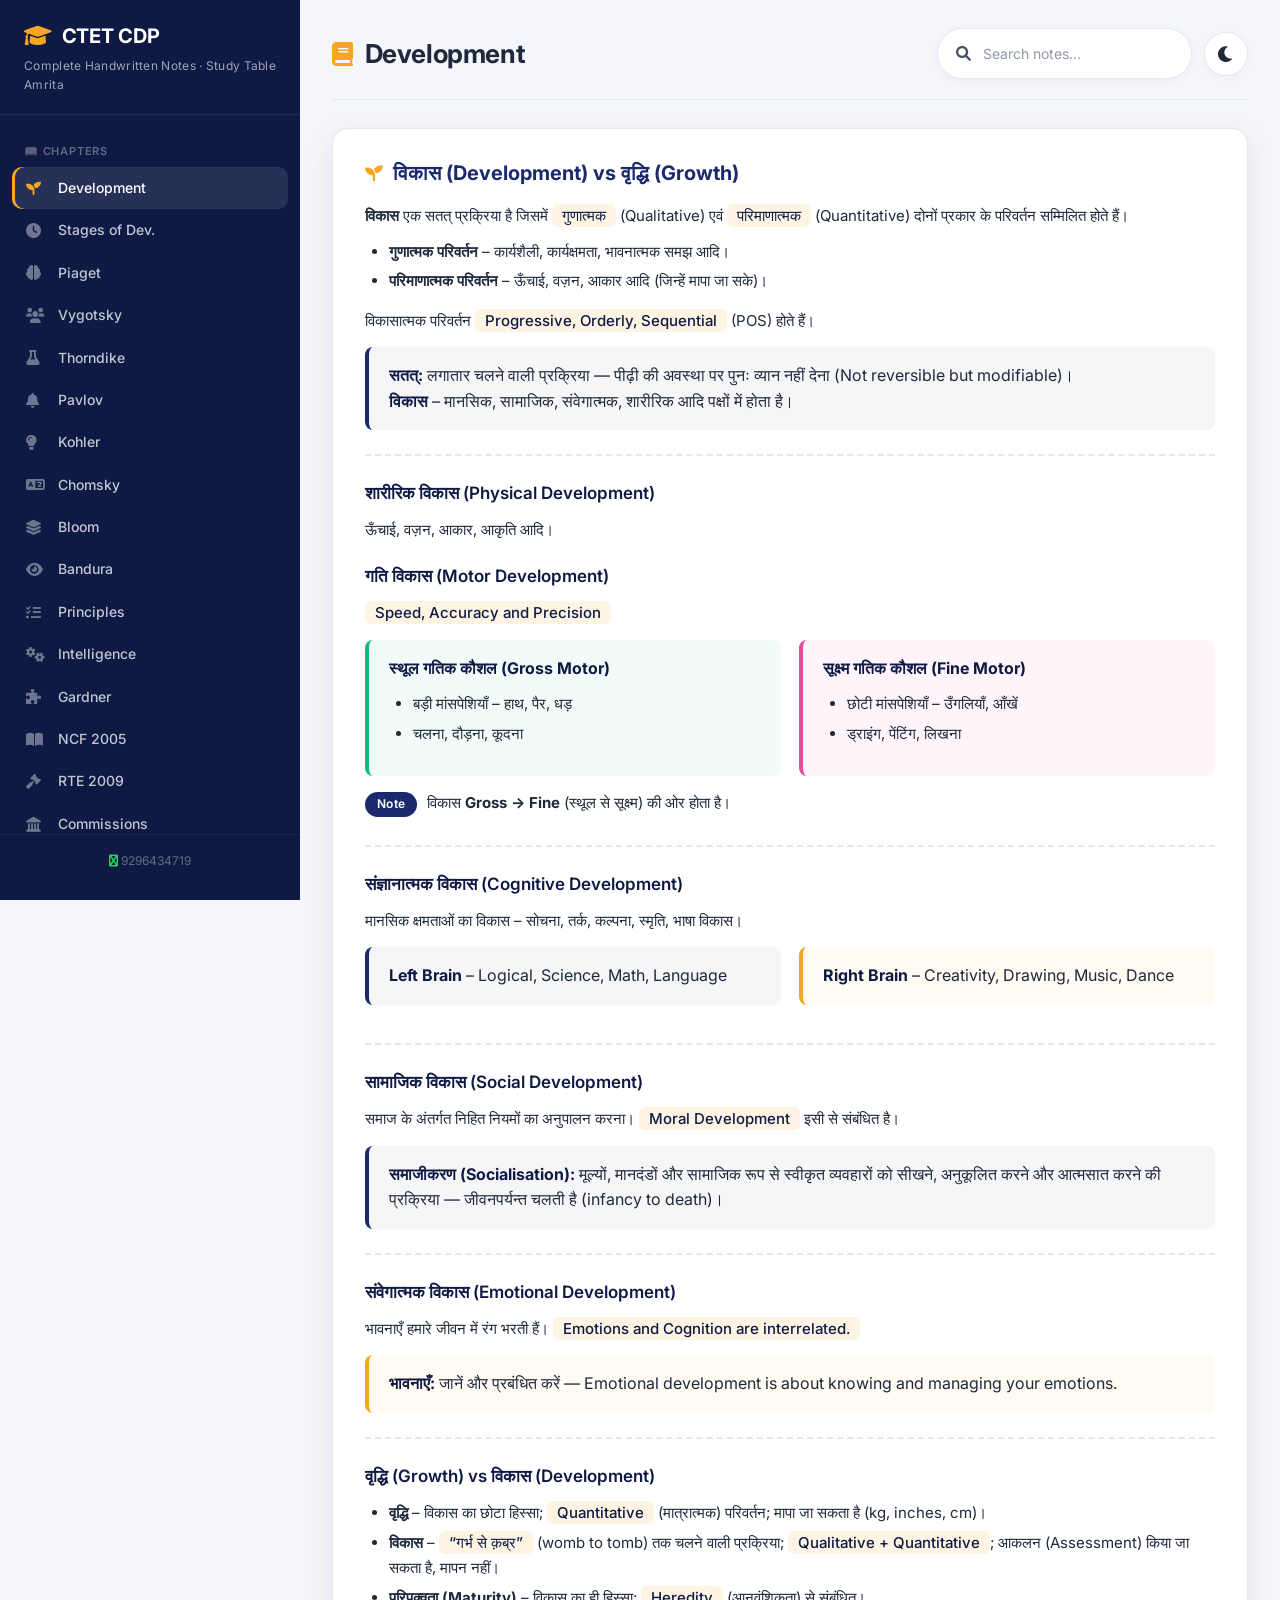
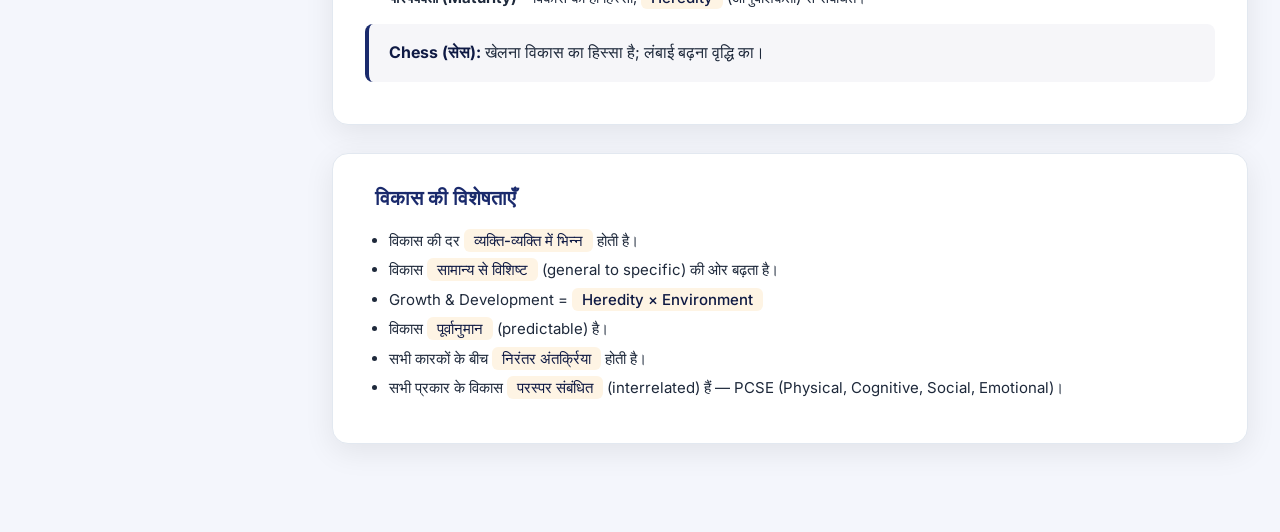
==== commit 8fb01fb3: "Implement light and dark theme with toggle feature Added CSS variables for light and dark themes, up" ====
--- a/index.html
+++ b/index.html
@@ -16,6 +16,7 @@
             box-sizing: border-box;
         }
 
+        /* ── Light Theme (default) ── */
         :root {
             --primary: #1a2a6c;
             --primary-light: #2d4a8e;
@@ -32,6 +33,56 @@
             --sidebar-width: 300px;
             --header-height: 64px;
             --transition: 0.3s cubic-bezier(0.4, 0, 0.2, 1);
+            --tag-bg: var(--primary);
+            --tag-text: #fff;
+            --info-box-bg: rgba(26, 42, 108, 0.04);
+            --info-box-border: var(--primary);
+            --table-header-bg: var(--primary);
+            --table-header-text: #fff;
+            --table-row-even: rgba(0, 0, 0, 0.02);
+            --table-border: var(--border);
+            --highlight-bg: rgba(245, 166, 35, 0.35);
+            --sidebar-bg: var(--primary-dark);
+            --sidebar-text: rgba(255,255,255,0.75);
+            --sidebar-active-bg: rgba(255,255,255,0.1);
+            --sidebar-hover-bg: rgba(255,255,255,0.07);
+            --search-bg: var(--card-bg);
+            --search-border: var(--border);
+            --shadow-card: var(--shadow);
+            --badge-bg: var(--bg);
+        }
+
+        /* ── Dark Theme ── */
+        body.dark-mode {
+            --bg: #121826;
+            --card-bg: #1e2436;
+            --text: #e2e8f0;
+            --text-light: #94a3b8;
+            --border: #2d3748;
+            --shadow: 0 8px 30px rgba(0, 0, 0, 0.4);
+            --primary: #4a6fa5;
+            --primary-light: #6b8fc9;
+            --primary-dark: #0b1a33;
+            --accent: #f5a623;
+            --accent-light: #ffd966;
+            --tag-bg: #4a6fa5;
+            --tag-text: #fff;
+            --info-box-bg: rgba(74, 111, 165, 0.12);
+            --info-box-border: #4a6fa5;
+            --table-header-bg: #2d3748;
+            --table-header-text: #e2e8f0;
+            --table-row-even: rgba(255,255,255,0.03);
+            --table-border: #2d3748;
+            --highlight-bg: rgba(245, 166, 35, 0.3);
+            --sidebar-bg: #0b1a33;
+            --sidebar-text: rgba(255,255,255,0.8);
+            --sidebar-active-bg: rgba(74, 111, 165, 0.3);
+            --sidebar-hover-bg: rgba(255,255,255,0.06);
+            --search-bg: #1e2436;
+            --search-border: #2d3748;
+            --shadow-card: 0 8px 30px rgba(0, 0, 0, 0.6);
+            --badge-bg: #2d3748;
+            --page-header-bg: rgba(18, 24, 38, 0.88);
         }
 
         html {
@@ -45,6 +96,7 @@
             line-height: 1.6;
             display: flex;
             min-height: 100vh;
+            transition: background 0.3s, color 0.3s;
         }
 
         /* ── Scrollbar ── */
@@ -70,11 +122,11 @@
             left: 0;
             width: var(--sidebar-width);
             height: 100vh;
-            background: var(--primary-dark);
+            background: var(--sidebar-bg);
             color: #fff;
             overflow-y: auto;
             z-index: 1000;
-            transition: transform var(--transition);
+            transition: transform var(--transition), background 0.3s;
             padding: 20px 0 30px;
             display: flex;
             flex-direction: column;
@@ -129,7 +181,7 @@
             gap: 12px;
             padding: 10px 14px;
             border-radius: 10px;
-            color: rgba(255, 255, 255, 0.75);
+            color: var(--sidebar-text);
             text-decoration: none;
             font-size: 14px;
             font-weight: 500;
@@ -150,7 +202,7 @@
         }
 
         .sidebar-nav a:hover {
-            background: rgba(255, 255, 255, 0.07);
+            background: var(--sidebar-hover-bg);
             color: #fff;
         }
 
@@ -159,7 +211,7 @@
         }
 
         .sidebar-nav a.active {
-            background: rgba(255, 255, 255, 0.1);
+            background: var(--sidebar-active-bg);
             color: #fff;
             box-shadow: inset 3px 0 0 var(--accent);
         }
@@ -233,7 +285,8 @@
             top: 0;
             z-index: 100;
             backdrop-filter: blur(8px);
-            background: rgba(244, 246, 252, 0.88);
+            background: var(--page-header-bg, rgba(244, 246, 252, 0.88));
+            transition: background 0.3s, border-color 0.3s;
         }
 
         .page-header h2 {
@@ -250,15 +303,22 @@
             font-size: 24px;
         }
 
+        .header-actions {
+            display: flex;
+            align-items: center;
+            gap: 12px;
+            flex-wrap: wrap;
+        }
+
         .search-wrap {
             display: flex;
             align-items: center;
             gap: 8px;
-            background: var(--card-bg);
+            background: var(--search-bg);
             padding: 6px 16px 6px 18px;
             border-radius: 40px;
             box-shadow: 0 2px 10px rgba(0, 0, 0, 0.04);
-            border: 1px solid var(--border);
+            border: 1px solid var(--search-border);
             transition: var(--transition);
             min-width: 220px;
         }
@@ -296,6 +356,37 @@
             font-weight: 500;
         }
 
+        /* ── Theme Toggle ── */
+        .theme-toggle {
+            background: var(--card-bg);
+            border: 1px solid var(--border);
+            border-radius: 40px;
+            width: 44px;
+            height: 44px;
+            display: flex;
+            align-items: center;
+            justify-content: center;
+            font-size: 18px;
+            cursor: pointer;
+            color: var(--text);
+            transition: var(--transition);
+            box-shadow: 0 2px 10px rgba(0, 0, 0, 0.04);
+            flex-shrink: 0;
+        }
+
+        .theme-toggle:hover {
+            transform: scale(1.05);
+            border-color: var(--primary-light);
+        }
+
+        .theme-toggle i {
+            transition: transform 0.3s;
+        }
+
+        body.dark-mode .theme-toggle i {
+            transform: rotate(20deg);
+        }
+
         /* ── Content Cards ── */
         .content-section {
             display: block;
@@ -320,11 +411,11 @@
         .note-card {
             background: var(--card-bg);
             border-radius: var(--radius);
-            box-shadow: var(--shadow);
+            box-shadow: var(--shadow-card);
             padding: 28px 32px;
             margin-bottom: 28px;
             border: 1px solid var(--border);
-            transition: var(--transition);
+            transition: background 0.3s, box-shadow 0.3s, border-color 0.3s;
         }
 
         .note-card:hover {
@@ -380,8 +471,8 @@
 
         .note-card .tag {
             display: inline-block;
-            background: var(--primary);
-            color: #fff;
+            background: var(--tag-bg);
+            color: var(--tag-text);
             font-size: 12px;
             font-weight: 600;
             padding: 2px 12px;
@@ -432,7 +523,7 @@
         }
 
         .badge-list .badge {
-            background: var(--bg);
+            background: var(--badge-bg);
             padding: 4px 14px;
             border-radius: 20px;
             font-size: 13px;
@@ -451,7 +542,7 @@
             overflow-x: auto;
             margin: 14px 0 6px;
             border-radius: 12px;
-            border: 1px solid var(--border);
+            border: 1px solid var(--table-border);
         }
 
         .note-table {
@@ -461,8 +552,8 @@
         }
 
         .note-table th {
-            background: var(--primary);
-            color: #fff;
+            background: var(--table-header-bg);
+            color: var(--table-header-text);
             font-weight: 600;
             padding: 12px 16px;
             text-align: left;
@@ -470,7 +561,7 @@
 
         .note-table td {
             padding: 10px 16px;
-            border-bottom: 1px solid var(--border);
+            border-bottom: 1px solid var(--table-border);
         }
 
         .note-table tr:last-child td {
@@ -478,16 +569,17 @@
         }
 
         .note-table tr:nth-child(even) {
-            background: rgba(0, 0, 0, 0.02);
+            background: var(--table-row-even);
         }
 
         /* ── Special Blocks ── */
         .info-box {
-            background: rgba(26, 42, 108, 0.04);
-            border-left: 4px solid var(--primary);
+            background: var(--info-box-bg);
+            border-left: 4px solid var(--info-box-border);
             padding: 16px 20px;
             border-radius: 8px;
             margin: 14px 0;
+            transition: background 0.3s, border-color 0.3s;
         }
 
         .info-box.warm {
@@ -521,6 +613,7 @@
             border-radius: 12px;
             padding: 16px 20px;
             border: 1px solid var(--border);
+            transition: background 0.3s, border-color 0.3s;
         }
 
         .stage-card .age {
@@ -543,7 +636,7 @@
 
         /* ── Search Highlight ── */
         .search-highlight {
-            background: rgba(245, 166, 35, 0.35);
+            background: var(--highlight-bg);
             padding: 1px 4px;
             border-radius: 4px;
         }
@@ -612,6 +705,13 @@
             .search-wrap input {
                 width: 100%;
             }
+            .header-actions {
+                width: 100%;
+                justify-content: stretch;
+            }
+            .header-actions .search-wrap {
+                flex: 1;
+            }
             .note-card {
                 padding: 20px 18px;
             }
@@ -633,6 +733,14 @@
             .sidebar-nav a {
                 font-size: 13px;
                 padding: 8px 12px;
+            }
+            .header-actions {
+                flex-wrap: wrap;
+            }
+            .theme-toggle {
+                width: 40px;
+                height: 40px;
+                font-size: 16px;
             }
         }
 
@@ -641,7 +749,8 @@
             .sidebar,
             .menu-toggle,
             .sidebar-overlay,
-            .search-wrap {
+            .search-wrap,
+            .theme-toggle {
                 display: none !important;
             }
             .main {
@@ -658,6 +767,24 @@
                 box-shadow: none;
                 border: 1px solid #ccc;
             }
+            body.dark-mode .note-card {
+                border: 1px solid #666;
+            }
+        }
+
+        /* Dark mode overrides for info-box strong */
+        body.dark-mode .info-box strong {
+            color: var(--primary-light);
+        }
+        body.dark-mode .note-card .highlight {
+            color: var(--text);
+            background: rgba(245, 166, 35, 0.2);
+        }
+        body.dark-mode .stage-card {
+            background: var(--card-bg);
+        }
+        body.dark-mode .badge-list .badge {
+            background: var(--card-bg);
         }
     </style>
 </head>
@@ -718,10 +845,15 @@
         <!-- Header -->
         <header class="page-header">
             <h2><i class="fas fa-book"></i> <span id="sectionTitle">Development</span></h2>
-            <div class="search-wrap">
-                <i class="fas fa-search"></i>
-                <input type="text" id="searchInput" placeholder="Search notes..." autocomplete="off" />
-                <span class="search-results-count" id="searchCount"></span>
+            <div class="header-actions">
+                <div class="search-wrap">
+                    <i class="fas fa-search"></i>
+                    <input type="text" id="searchInput" placeholder="Search notes..." autocomplete="off" />
+                    <span class="search-results-count" id="searchCount"></span>
+                </div>
+                <button class="theme-toggle" id="themeToggle" aria-label="Toggle dark mode">
+                    <i class="fas fa-moon"></i>
+                </button>
             </div>
         </header>
 
@@ -1980,9 +2112,27 @@
             const searchInput = document.getElementById('searchInput');
             const searchCount = document.getElementById('searchCount');
             const noResults = document.getElementById('noResults');
+            const themeToggle = document.getElementById('themeToggle');
 
             let currentSection = 'development';
             let searchQuery = '';
+
+            // ── Theme ──
+            const prefersDark = window.matchMedia('(prefers-color-scheme: dark)').matches;
+            const storedTheme = localStorage.getItem('ctet-theme');
+            let isDark = storedTheme ? storedTheme === 'dark' : prefersDark;
+
+            function setTheme(dark) {
+                document.body.classList.toggle('dark-mode', dark);
+                themeToggle.innerHTML = dark ? '<i class="fas fa-sun"></i>' : '<i class="fas fa-moon"></i>';
+                localStorage.setItem('ctet-theme', dark ? 'dark' : 'light');
+                isDark = dark;
+            }
+
+            themeToggle.addEventListener('click', () => setTheme(!isDark));
+
+            // Init theme
+            setTheme(isDark);
 
             // ── Sidebar toggle ──
             function toggleSidebar(open) {
@@ -2064,7 +2214,6 @@
                 sections.forEach(section => {
                     // Clone to avoid disrupting live DOM
                     const clone = section.cloneNode(true);
-                    // Get all text nodes from clone
                     const walker = document.createTreeWalker(clone, NodeFilter.SHOW_TEXT, null, false);
                     const textNodes = [];
                     let node;
@@ -2077,7 +2226,6 @@
                         const text = textNode.textContent;
                         if (text.toLowerCase().includes(q)) {
                             sectionMatches++;
-                            // We'll highlight in the real DOM by traversing again
                         }
                     });
 
@@ -2085,12 +2233,10 @@
                         section.style.display = '';
                         visibleSections++;
                         totalMatches += sectionMatches;
-                        // Highlight in real DOM
                         highlightInElement(section, q);
                     } else {
                         if (section.dataset.section === currentSection) {
                             section.style.display = '';
-                            // Keep current section visible but with no highlights
                         } else {
                             section.style.display = 'none';
                         }
@@ -2140,7 +2286,6 @@
                     sections.forEach(s => s.style.display = '');
                     noResults.style.display = 'none';
                     searchCount.textContent = '';
-                    // Re-navigate to current section to reset
                     navigateTo(currentSection);
                     return;
                 }
@@ -2153,7 +2298,6 @@
                     e.preventDefault();
                     const section = this.dataset.section;
                     if (!section) return;
-                    // Clear search
                     searchInput.value = '';
                     searchQuery = '';
                     searchCount.textContent = '';
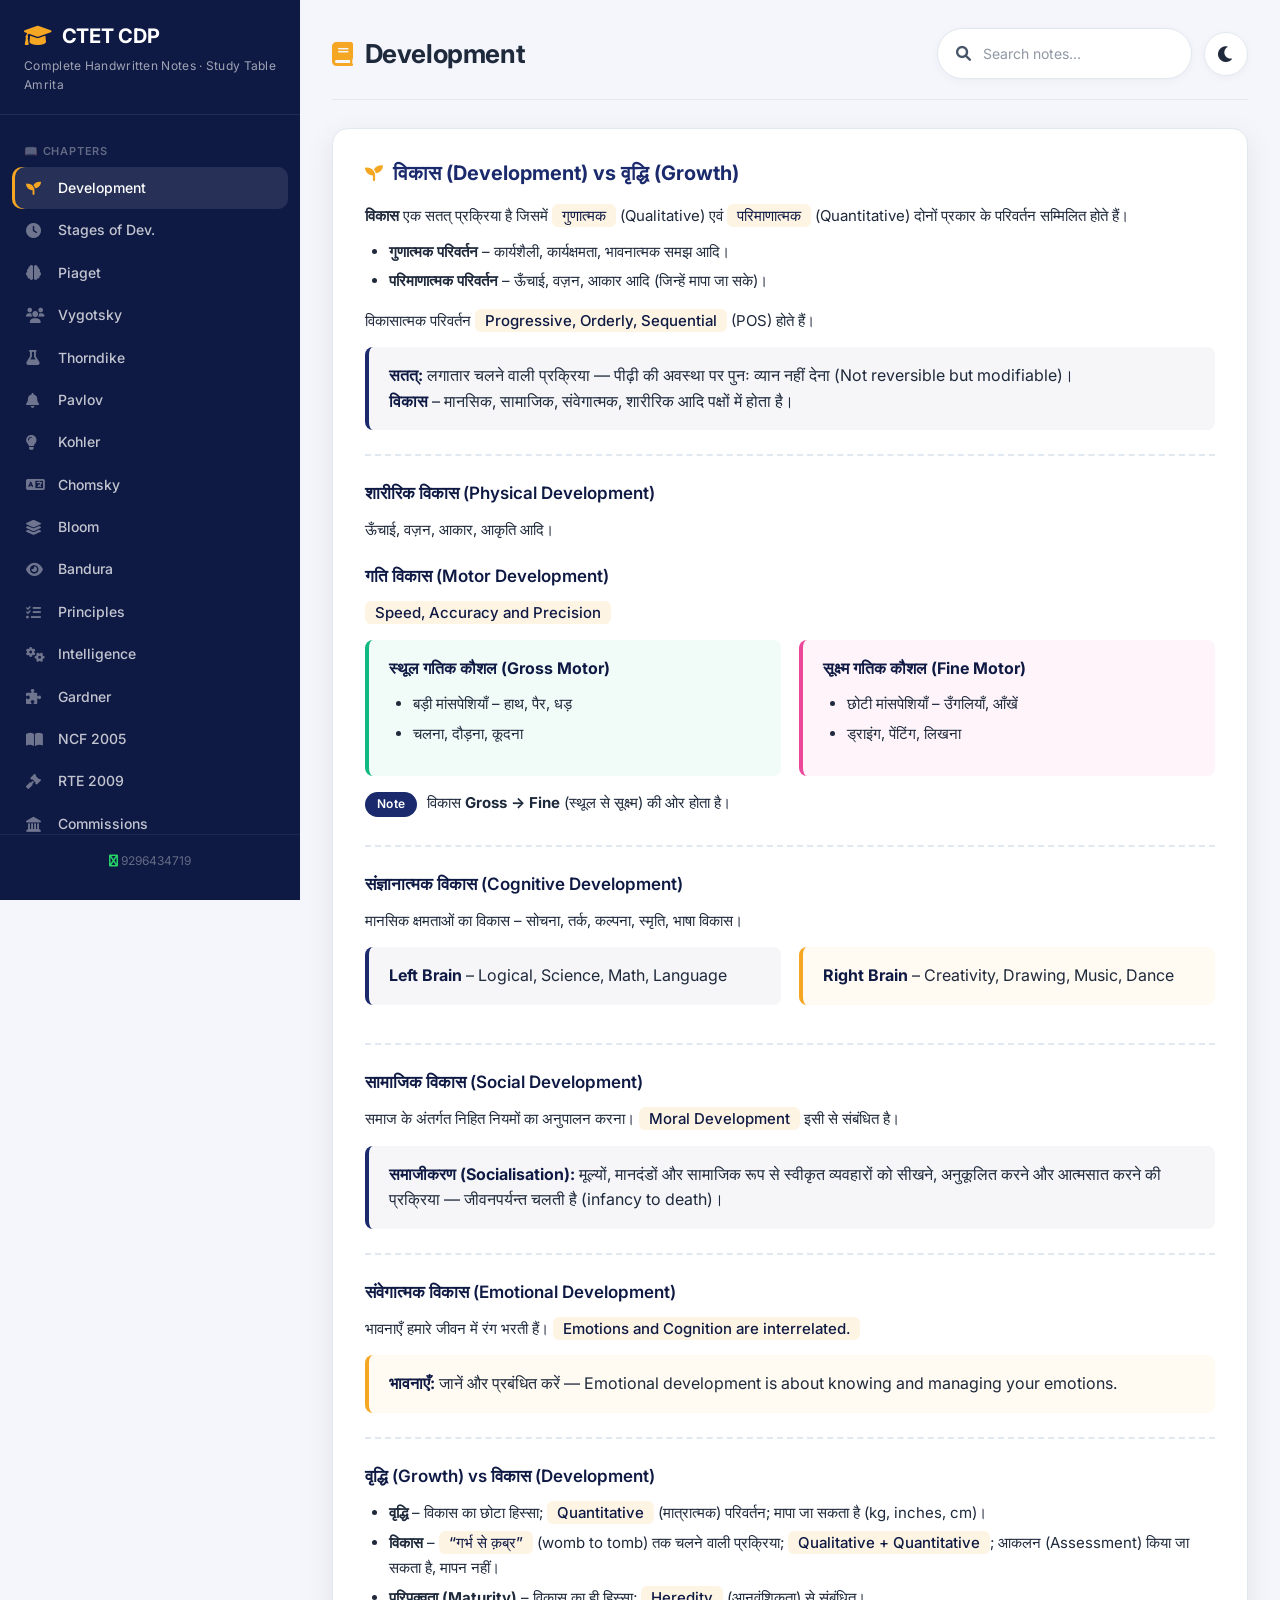
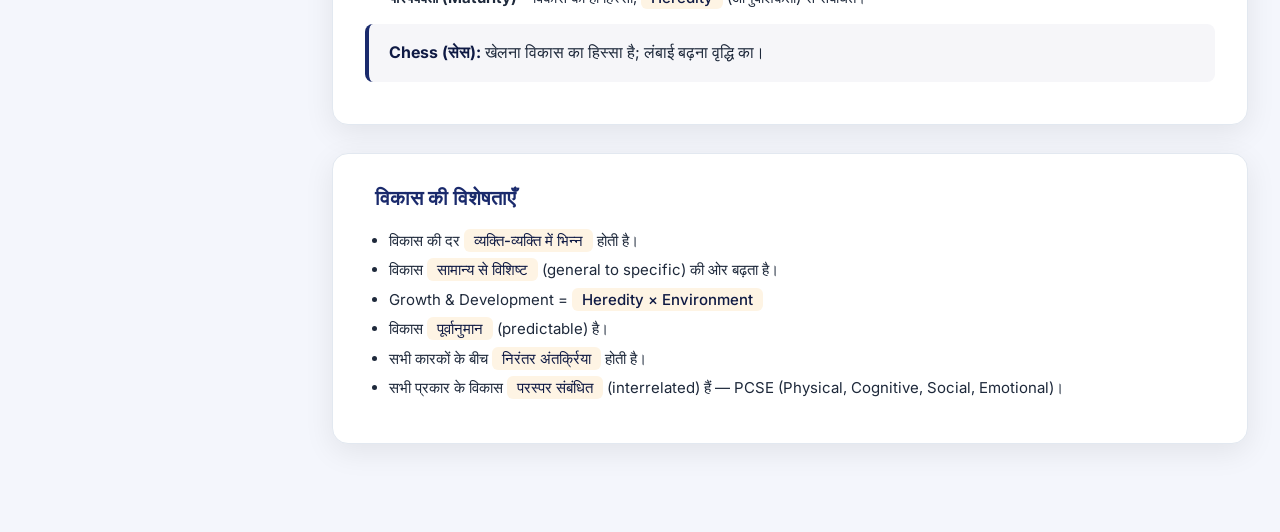
==== commit 5de9998d: "Update index.html" ====
--- a/index.html
+++ b/index.html
@@ -8,6 +8,7 @@
     <link rel="stylesheet" href="https://cdnjs.cloudflare.com/ajax/libs/font-awesome/6.0.0-beta3/css/all.min.css" />
     <!-- Google Fonts -->
     <link href="https://fonts.googleapis.com/css2?family=Inter:opsz,wght@14..32,400;14..32,500;14..32,600;14..32,700&display=swap" rel="stylesheet" />
+<link rel="stylesheet"href="style.css"/>
     <style>
         /* ── Reset & Base ── */
         * {
--- a/style.css
+++ b/style.css
@@ -0,0 +1,533 @@
+/* ── Reset & Base ── */
+* {
+    margin: 0;
+    padding: 0;
+    box-sizing: border-box;
+}
+
+/* ── Light Theme (default) ── */
+:root {
+    --primary: #1a2a6c;
+    --primary-light: #2d4a8e;
+    --primary-dark: #0f1a44;
+    --accent: #f5a623;
+    --accent-light: #ffd966;
+    --bg: #f4f6fc;
+    --card-bg: #ffffff;
+    --text: #1e293b;
+    --text-light: #475569;
+    --border: #e2e8f0;
+    --shadow: 0 8px 30px rgba(0, 0, 0, 0.08);
+    --radius: 16px;
+    --sidebar-width: 300px;
+    --header-height: 64px;
+    --transition: 0.3s cubic-bezier(0.4, 0, 0.2, 1);
+    --tag-bg: var(--primary);
+    --tag-text: #fff;
+    --info-box-bg: rgba(26, 42, 108, 0.04);
+    --info-box-border: var(--primary);
+    --table-header-bg: var(--primary);
+    --table-header-text: #fff;
+    --table-row-even: rgba(0, 0, 0, 0.02);
+    --table-border: var(--border);
+    --highlight-bg: rgba(245, 166, 35, 0.35);
+    --sidebar-bg: var(--primary-dark);
+    --sidebar-text: rgba(255,255,255,0.75);
+    --sidebar-active-bg: rgba(255,255,255,0.1);
+    --sidebar-hover-bg: rgba(255,255,255,0.07);
+    --search-bg: var(--card-bg);
+    --search-border: var(--border);
+    --shadow-card: var(--shadow);
+    --badge-bg: var(--bg);
+    --page-header-bg: var(--bg);
+}
+
+/* ── Dark Theme ── */
+body.dark-mode {
+    --bg: #121826;
+    --card-bg: #1e2436;
+    --text: #e2e8f0;
+    --text-light: #94a3b8;
+    --border: #2d3748;
+    --shadow: 0 8px 30px rgba(0, 0, 0, 0.4);
+    --primary: #4a6fa5;
+    --primary-light: #6b8fc9;
+    --primary-dark: #0b1a33;
+    --accent: #f5a623;
+    --accent-light: #ffd966;
+    --tag-bg: #4a6fa5;
+    --tag-text: #fff;
+    --info-box-bg: rgba(74, 111, 165, 0.12);
+    --info-box-border: #4a6fa5;
+    --table-header-bg: #2d3748;
+    --table-header-text: #e2e8f0;
+    --table-row-even: rgba(255,255,255,0.03);
+    --table-border: #2d3748;
+    --highlight-bg: rgba(245, 166, 35, 0.3);
+    --sidebar-bg: #0b1a33;
+    --sidebar-text: rgba(255,255,255,0.8);
+    --sidebar-active-bg: rgba(74, 111, 165, 0.3);
+    --sidebar-hover-bg: rgba(255,255,255,0.06);
+    --search-bg: #1e2436;
+    --search-border: #2d3748;
+    --shadow-card: 0 8px 30px rgba(0, 0, 0, 0.6);
+    --badge-bg: #2d3748;
+    --page-header-bg: rgba(18, 24, 38, 0.95);
+}
+
+html {
+    scroll-behavior: smooth;
+}
+
+body {
+    font-family: 'Inter', -apple-system, BlinkMacSystemFont, sans-serif;
+    background: var(--bg);
+    color: var(--text);
+    line-height: 1.6;
+    display: flex;
+    min-height: 100vh;
+    transition: background 0.3s, color 0.3s;
+}
+
+/* ── Scrollbar ── */
+::-webkit-scrollbar { width: 6px; height: 6px; }
+::-webkit-scrollbar-track { background: var(--bg); }
+::-webkit-scrollbar-thumb { background: var(--primary-light); border-radius: 8px; }
+::-webkit-scrollbar-thumb:hover { background: var(--primary); }
+
+/* ── Sidebar ── */
+.sidebar {
+    position: fixed;
+    top: 0;
+    left: 0;
+    width: var(--sidebar-width);
+    height: 100vh;
+    background: var(--sidebar-bg);
+    color: #fff;
+    overflow-y: auto;
+    z-index: 1000;
+    transition: transform var(--transition), background 0.3s;
+    padding: 20px 0 30px;
+    display: flex;
+    flex-direction: column;
+}
+.sidebar-brand {
+    padding: 0 24px 20px;
+    border-bottom: 1px solid rgba(255,255,255,0.08);
+    flex-shrink: 0;
+}
+.sidebar-brand h1 {
+    font-size: 20px;
+    font-weight: 700;
+    letter-spacing: -0.3px;
+    display: flex;
+    align-items: center;
+    gap: 10px;
+}
+.sidebar-brand h1 i { color: var(--accent); font-size: 22px; }
+.sidebar-brand .sub {
+    font-size: 12px;
+    color: rgba(255,255,255,0.6);
+    margin-top: 4px;
+    font-weight: 400;
+    letter-spacing: 0.3px;
+}
+.sidebar-nav {
+    flex: 1;
+    padding: 16px 12px 20px;
+    overflow-y: auto;
+}
+.sidebar-nav .nav-label {
+    font-size: 11px;
+    text-transform: uppercase;
+    letter-spacing: 0.8px;
+    color: rgba(255,255,255,0.35);
+    padding: 12px 12px 6px;
+    font-weight: 600;
+}
+.sidebar-nav a {
+    display: flex;
+    align-items: center;
+    gap: 12px;
+    padding: 10px 14px;
+    border-radius: 10px;
+    color: var(--sidebar-text);
+    text-decoration: none;
+    font-size: 14px;
+    font-weight: 500;
+    transition: var(--transition);
+    cursor: pointer;
+    border: none;
+    background: transparent;
+    width: 100%;
+    text-align: left;
+}
+.sidebar-nav a i {
+    width: 20px;
+    font-size: 15px;
+    color: rgba(255,255,255,0.4);
+    transition: var(--transition);
+    flex-shrink: 0;
+}
+.sidebar-nav a:hover { background: var(--sidebar-hover-bg); color: #fff; }
+.sidebar-nav a:hover i { color: var(--accent); }
+.sidebar-nav a.active {
+    background: var(--sidebar-active-bg);
+    color: #fff;
+    box-shadow: inset 3px 0 0 var(--accent);
+}
+.sidebar-nav a.active i { color: var(--accent); }
+.sidebar-footer {
+    padding: 16px 24px 0;
+    border-top: 1px solid rgba(255,255,255,0.06);
+    font-size: 12px;
+    color: rgba(255,255,255,0.35);
+    flex-shrink: 0;
+    text-align: center;
+}
+
+/* ── Mobile Toggle ── */
+.menu-toggle {
+    display: none;
+    position: fixed;
+    top: 14px;
+    left: 16px;
+    z-index: 1100;
+    background: var(--primary-dark);
+    color: #fff;
+    border: none;
+    width: 44px;
+    height: 44px;
+    border-radius: 12px;
+    font-size: 20px;
+    cursor: pointer;
+    box-shadow: 0 4px 16px rgba(0,0,0,0.15);
+    transition: var(--transition);
+}
+.menu-toggle:hover { transform: scale(1.04); }
+.sidebar-overlay {
+    display: none;
+    position: fixed;
+    inset: 0;
+    background: rgba(0,0,0,0.45);
+    z-index: 999;
+    backdrop-filter: blur(2px);
+}
+
+/* ── Main Content ── */
+.main {
+    margin-left: var(--sidebar-width);
+    flex: 1;
+    min-height: 100vh;
+    padding: 0 32px 60px;
+    max-width: 1100px;
+}
+
+/* ── Header (non‑sticky) ── */
+.page-header {
+    padding: 24px 0 20px;
+    display: flex;
+    align-items: center;
+    justify-content: space-between;
+    flex-wrap: wrap;
+    gap: 16px;
+    border-bottom: 1px solid var(--border);
+    margin-bottom: 28px;
+    background: var(--page-header-bg);
+    transition: background 0.3s, border-color 0.3s;
+}
+.page-header h2 {
+    font-size: 26px;
+    font-weight: 700;
+    letter-spacing: -0.4px;
+    display: flex;
+    align-items: center;
+    gap: 12px;
+}
+.page-header h2 i { color: var(--accent); font-size: 24px; }
+.header-actions {
+    display: flex;
+    align-items: center;
+    gap: 12px;
+    flex-wrap: wrap;
+}
+.search-wrap {
+    display: flex;
+    align-items: center;
+    gap: 8px;
+    background: var(--search-bg);
+    padding: 6px 16px 6px 18px;
+    border-radius: 40px;
+    box-shadow: 0 2px 10px rgba(0,0,0,0.04);
+    border: 1px solid var(--search-border);
+    transition: var(--transition);
+    min-width: 220px;
+}
+.search-wrap:focus-within {
+    border-color: var(--primary-light);
+    box-shadow: 0 0 0 3px rgba(26,42,108,0.12);
+}
+.search-wrap i { color: var(--text-light); font-size: 15px; }
+.search-wrap input {
+    border: none;
+    outline: none;
+    background: transparent;
+    padding: 10px 4px;
+    font-size: 14px;
+    font-family: inherit;
+    color: var(--text);
+    width: 180px;
+}
+.search-wrap input::placeholder {
+    color: var(--text-light);
+    opacity: 0.6;
+}
+.search-results-count {
+    font-size: 13px;
+    color: var(--text-light);
+    padding: 0 4px;
+    font-weight: 500;
+}
+
+/* ── Theme Toggle ── */
+.theme-toggle {
+    background: var(--card-bg);
+    border: 1px solid var(--border);
+    border-radius: 40px;
+    width: 44px;
+    height: 44px;
+    display: flex;
+    align-items: center;
+    justify-content: center;
+    font-size: 18px;
+    cursor: pointer;
+    color: var(--text);
+    transition: var(--transition);
+    box-shadow: 0 2px 10px rgba(0,0,0,0.04);
+    flex-shrink: 0;
+}
+.theme-toggle:hover {
+    transform: scale(1.05);
+    border-color: var(--primary-light);
+}
+.theme-toggle i { transition: transform 0.3s; }
+body.dark-mode .theme-toggle i { transform: rotate(20deg); }
+
+/* ── Content Cards ── */
+.content-section { display: block; animation: fadeUp 0.4s ease; }
+.content-section.hidden { display: none; }
+@keyframes fadeUp {
+    from { opacity: 0; transform: translateY(18px); }
+    to { opacity: 1; transform: translateY(0); }
+}
+.note-card {
+    background: var(--card-bg);
+    border-radius: var(--radius);
+    box-shadow: var(--shadow-card);
+    padding: 28px 32px;
+    margin-bottom: 28px;
+    border: 1px solid var(--border);
+    transition: background 0.3s, box-shadow 0.3s, border-color 0.3s;
+}
+.note-card:hover { box-shadow: 0 12px 40px rgba(0,0,0,0.07); }
+.note-card h3 {
+    font-size: 20px;
+    font-weight: 700;
+    color: var(--primary);
+    margin-bottom: 14px;
+    display: flex;
+    align-items: center;
+    gap: 10px;
+}
+.note-card h3 i { color: var(--accent); font-size: 18px; }
+.note-card h4 {
+    font-size: 17px;
+    font-weight: 600;
+    margin: 20px 0 10px;
+    color: var(--primary-dark);
+}
+.note-card p, .note-card li {
+    color: var(--text);
+    font-size: 15px;
+    line-height: 1.7;
+}
+.note-card ul, .note-card ol {
+    padding-left: 24px;
+    margin: 10px 0 14px;
+}
+.note-card li { margin-bottom: 4px; }
+.note-card .highlight {
+    background: rgba(245,166,35,0.12);
+    padding: 2px 10px;
+    border-radius: 6px;
+    font-weight: 500;
+    color: var(--primary-dark);
+}
+.note-card .tag {
+    display: inline-block;
+    background: var(--tag-bg);
+    color: var(--tag-text);
+    font-size: 12px;
+    font-weight: 600;
+    padding: 2px 12px;
+    border-radius: 20px;
+    letter-spacing: 0.3px;
+    margin-right: 6px;
+    margin-bottom: 4px;
+}
+.note-card .tag.gold { background: var(--accent); color: #1e293b; }
+.note-card .tag.green { background: #10b981; color: #fff; }
+.note-card .tag.pink { background: #ec4899; color: #fff; }
+.note-card .divider {
+    border: none;
+    border-top: 2px dashed var(--border);
+    margin: 24px 0;
+}
+.grid-2 { display: grid; grid-template-columns: 1fr 1fr; gap: 18px; }
+.grid-3 { display: grid; grid-template-columns: 1fr 1fr 1fr; gap: 16px; }
+.badge-list {
+    display: flex;
+    flex-wrap: wrap;
+    gap: 8px;
+    margin: 10px 0 6px;
+}
+.badge-list .badge {
+    background: var(--badge-bg);
+    padding: 4px 14px;
+    border-radius: 20px;
+    font-size: 13px;
+    font-weight: 500;
+    border: 1px solid var(--border);
+    color: var(--text-light);
+}
+.badge-list .badge i { margin-right: 6px; color: var(--accent); }
+
+/* ── Tables ── */
+.note-table-wrap {
+    overflow-x: auto;
+    margin: 14px 0 6px;
+    border-radius: 12px;
+    border: 1px solid var(--table-border);
+}
+.note-table {
+    width: 100%;
+    border-collapse: collapse;
+    font-size: 14px;
+}
+.note-table th {
+    background: var(--table-header-bg);
+    color: var(--table-header-text);
+    font-weight: 600;
+    padding: 12px 16px;
+    text-align: left;
+}
+.note-table td {
+    padding: 10px 16px;
+    border-bottom: 1px solid var(--table-border);
+}
+.note-table tr:last-child td { border-bottom: none; }
+.note-table tr:nth-child(even) { background: var(--table-row-even); }
+
+/* ── Info Boxes ── */
+.info-box {
+    background: var(--info-box-bg);
+    border-left: 4px solid var(--info-box-border);
+    padding: 16px 20px;
+    border-radius: 8px;
+    margin: 14px 0;
+    transition: background 0.3s, border-color 0.3s;
+}
+.info-box.warm { border-left-color: var(--accent); background: rgba(245,166,35,0.06); }
+.info-box.green { border-left-color: #10b981; background: rgba(16,185,129,0.06); }
+.info-box.pink { border-left-color: #ec4899; background: rgba(236,72,153,0.06); }
+.info-box strong { color: var(--primary-dark); }
+
+.stage-grid {
+    display: grid;
+    grid-template-columns: 1fr 1fr;
+    gap: 16px;
+    margin: 12px 0;
+}
+.stage-card {
+    background: var(--bg);
+    border-radius: 12px;
+    padding: 16px 20px;
+    border: 1px solid var(--border);
+    transition: background 0.3s, border-color 0.3s;
+}
+.stage-card .age { font-weight: 700; color: var(--primary); font-size: 15px; }
+.stage-card .name { font-weight: 600; font-size: 16px; margin: 2px 0 6px; }
+.stage-card ul { padding-left: 18px; margin: 6px 0 0; font-size: 14px; }
+
+/* ── Search Highlight ── */
+.search-highlight {
+    background: var(--highlight-bg);
+    padding: 1px 4px;
+    border-radius: 4px;
+}
+
+/* ── No results ── */
+.no-results {
+    text-align: center;
+    padding: 60px 20px;
+    color: var(--text-light);
+}
+.no-results i { font-size: 48px; color: var(--border); margin-bottom: 16px; }
+.no-results h3 { font-size: 20px; font-weight: 600; color: var(--text); }
+
+/* ── Responsive ── */
+@media (max-width: 1024px) {
+    .grid-2, .grid-3 { grid-template-columns: 1fr; }
+    .stage-grid { grid-template-columns: 1fr; }
+}
+@media (max-width: 820px) {
+    .sidebar { transform: translateX(-100%); }
+    .sidebar.open { transform: translateX(0); }
+    .sidebar-overlay.active { display: block; }
+    .menu-toggle {
+        display: flex;
+        align-items: center;
+        justify-content: center;
+    }
+    .main {
+        margin-left: 0;
+        padding: 0 18px 40px;
+    }
+    /* Header now starts below the fixed toggle */
+    .page-header {
+        margin-top: 70px;  /* Height of toggle + spacing */
+        flex-direction: column;
+        align-items: stretch;
+        gap: 12px;
+        padding-top: 16px;
+    }
+    .page-header h2 { font-size: 22px; }
+    .search-wrap { width: 100%; }
+    .search-wrap input { width: 100%; }
+    .header-actions { width: 100%; justify-content: stretch; }
+    .header-actions .search-wrap { flex: 1; }
+    .note-card { padding: 20px 18px; }
+    .note-card h3 { font-size: 18px; }
+}
+@media (max-width: 480px) {
+    .note-card { padding: 16px 14px; }
+    .page-header h2 { font-size: 19px; }
+    .sidebar-brand h1 { font-size: 17px; }
+    .sidebar-nav a { font-size: 13px; padding: 8px 12px; }
+    .header-actions { flex-wrap: wrap; }
+    .theme-toggle { width: 40px; height: 40px; font-size: 16px; }
+}
+
+/* ── Print ── */
+@media print {
+    .sidebar, .menu-toggle, .sidebar-overlay, .search-wrap, .theme-toggle { display: none !important; }
+    .main { margin-left: 0 !important; padding: 20px !important; }
+    .page-header { position: static !important; background: transparent !important; }
+    .note-card { break-inside: avoid; box-shadow: none; border: 1px solid #ccc; }
+    body.dark-mode .note-card { border: 1px solid #666; }
+}
+/* Dark mode overrides */
+body.dark-mode .info-box strong { color: var(--primary-light); }
+body.dark-mode .note-card .highlight { color: var(--text); background: rgba(245,166,35,0.2); }
+body.dark-mode .stage-card { background: var(--card-bg); }
+body.dark-mode .badge-list .badge { background: var(--card-bg); }
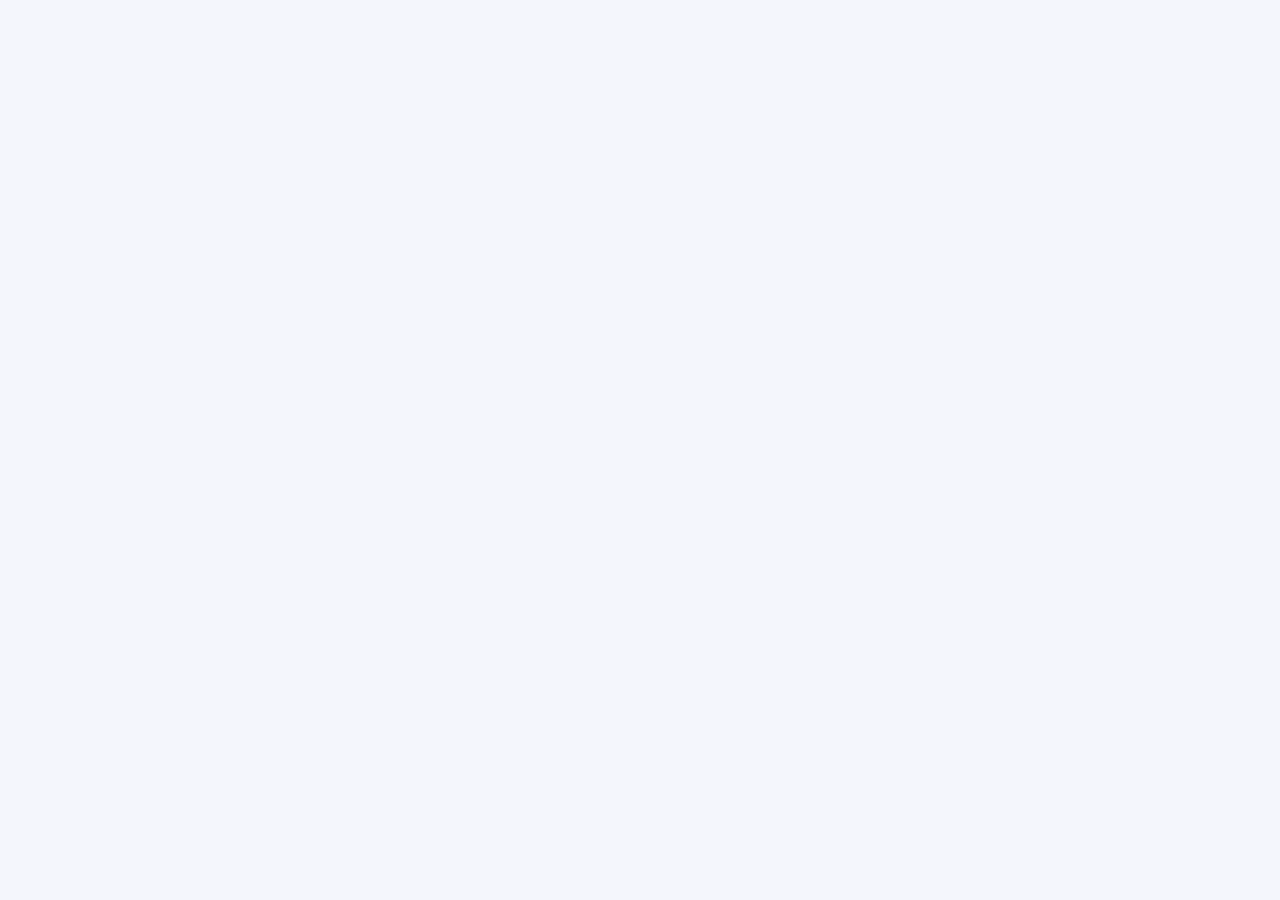
==== commit 15c326c9: "Clean up CSS by removing unnecessary styles Removed unused CSS styles for search and note cards." ====
--- a/index.html
+++ b/index.html
@@ -700,94 +700,7 @@
             .page-header h2 {
                 font-size: 22px;
             }
-            .search-wrap {
-                width: 100%;
-            }
-            .search-wrap input {
-                width: 100%;
-            }
-            .header-actions {
-                width: 100%;
-                justify-content: stretch;
-            }
-            .header-actions .search-wrap {
-                flex: 1;
-            }
-            .note-card {
-                padding: 20px 18px;
-            }
-            .note-card h3 {
-                font-size: 18px;
-            }
-        }
-
-        @media (max-width: 480px) {
-            .note-card {
-                padding: 16px 14px;
-            }
-            .page-header h2 {
-                font-size: 19px;
-            }
-            .sidebar-brand h1 {
-                font-size: 17px;
-            }
-            .sidebar-nav a {
-                font-size: 13px;
-                padding: 8px 12px;
-            }
-            .header-actions {
-                flex-wrap: wrap;
-            }
-            .theme-toggle {
-                width: 40px;
-                height: 40px;
-                font-size: 16px;
-            }
-        }
-
-        /* ── Print tweaks ── */
-        @media print {
-            .sidebar,
-            .menu-toggle,
-            .sidebar-overlay,
-            .search-wrap,
-            .theme-toggle {
-                display: none !important;
-            }
-            .main {
-                margin-left: 0 !important;
-                padding: 20px !important;
-            }
-            .page-header {
-                position: static !important;
-                background: transparent !important;
-                backdrop-filter: none !important;
-            }
-            .note-card {
-                break-inside: avoid;
-                box-shadow: none;
-                border: 1px solid #ccc;
-            }
-            body.dark-mode .note-card {
-                border: 1px solid #666;
-            }
-        }
-
-        /* Dark mode overrides for info-box strong */
-        body.dark-mode .info-box strong {
-            color: var(--primary-light);
-        }
-        body.dark-mode .note-card .highlight {
-            color: var(--text);
-            background: rgba(245, 166, 35, 0.2);
-        }
-        body.dark-mode .stage-card {
-            background: var(--card-bg);
-        }
-        body.dark-mode .badge-list .badge {
-            background: var(--card-bg);
-        }
-    </style>
+
 </head>
 <body>
 
@@ -2331,6 +2244,6 @@
 
         })();
     </script>
-
+  <script src="script.js"></script>
 </body>
 </html>
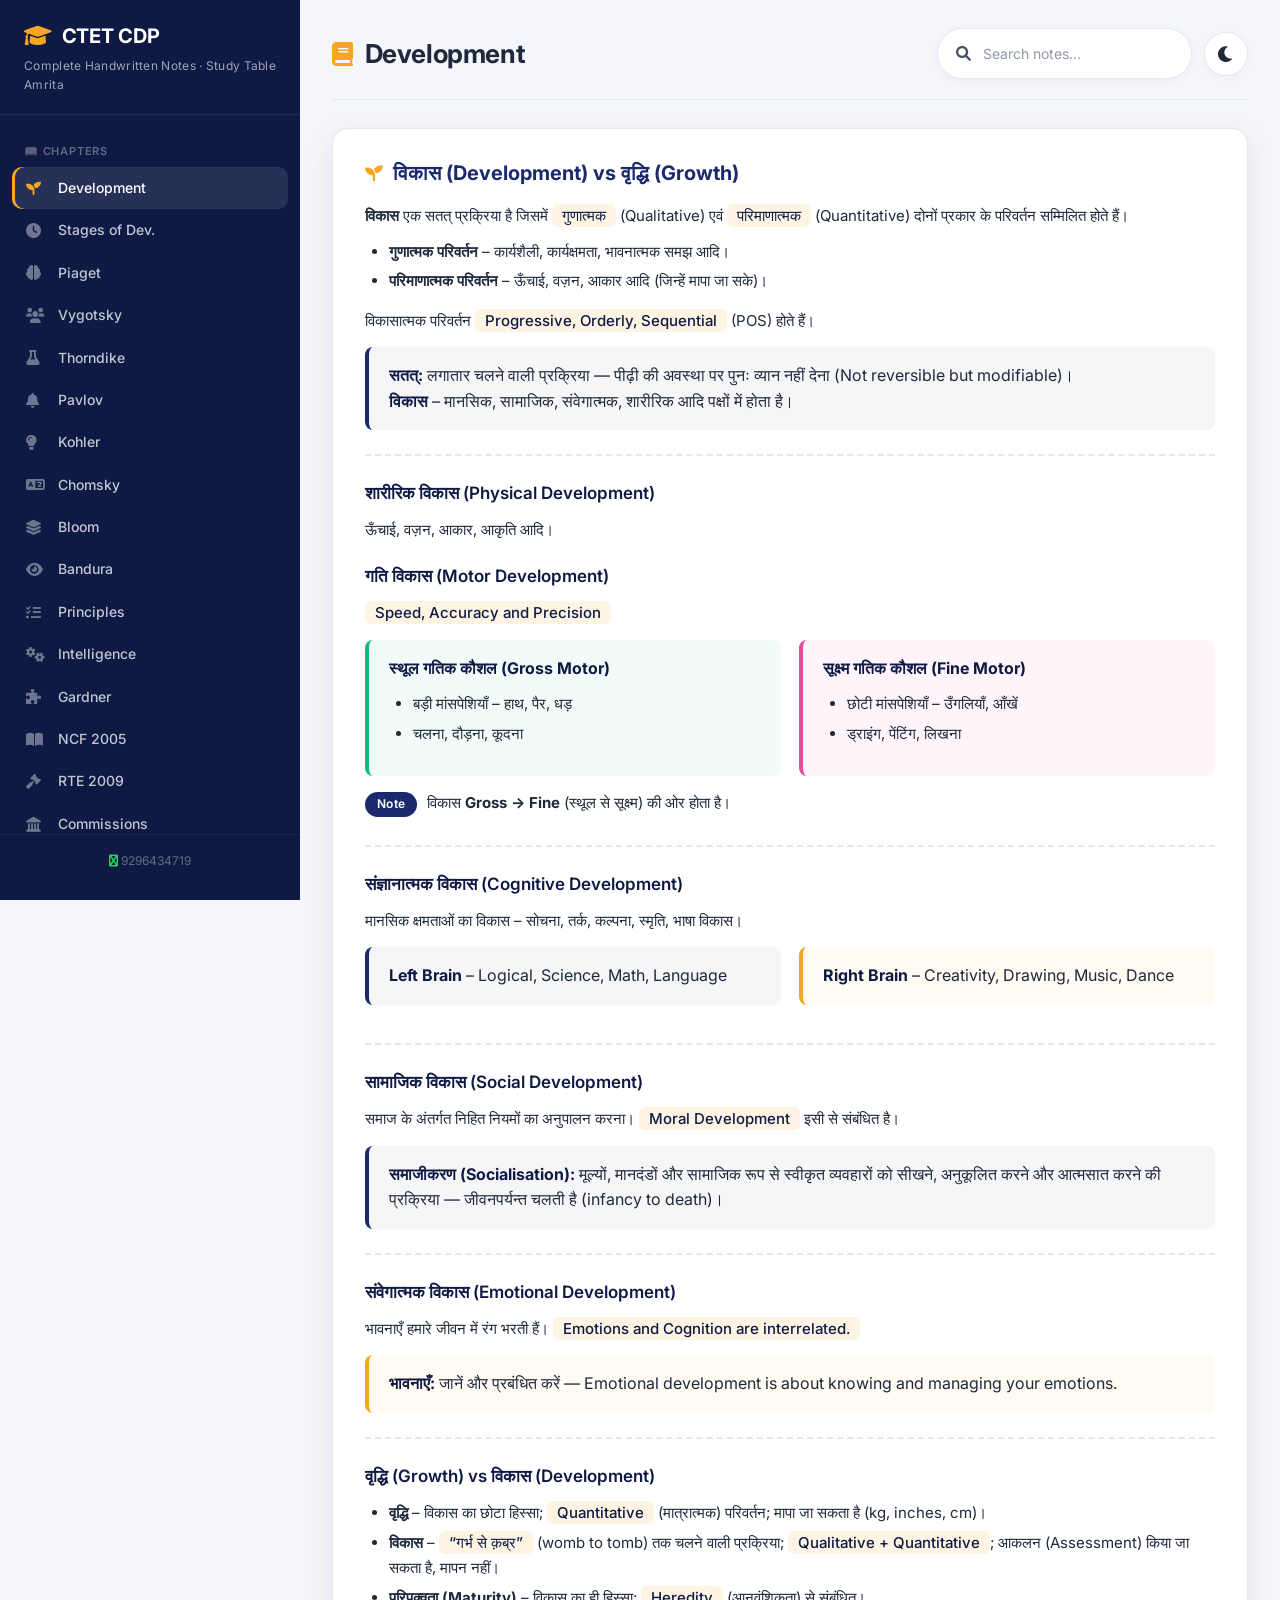
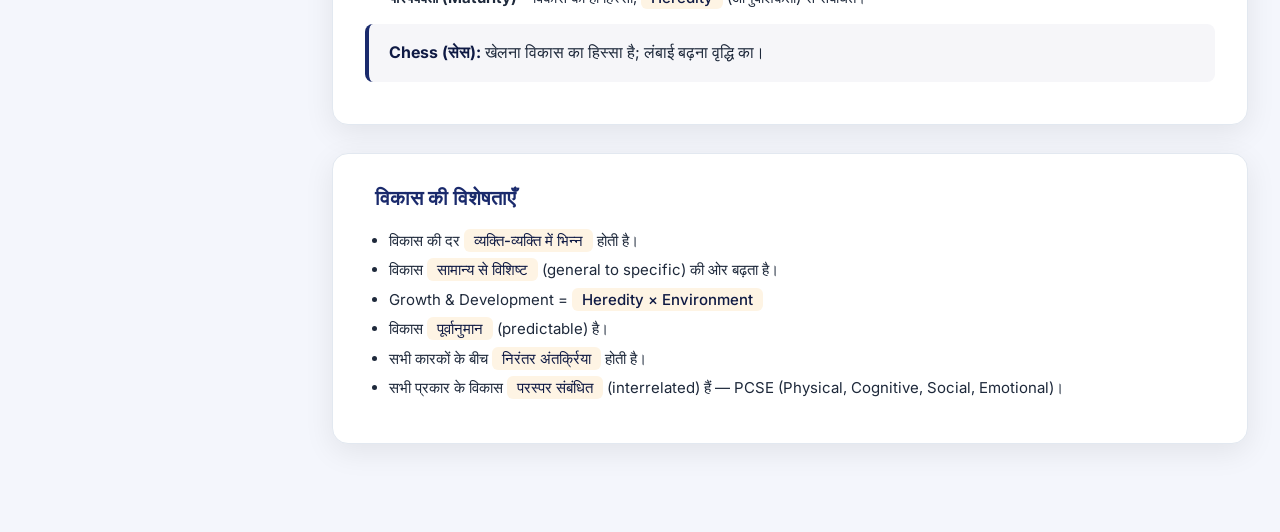
==== commit d9fa8aa9: "Update index.html" ====
--- a/index.html
+++ b/index.html
@@ -8,7 +8,6 @@
     <link rel="stylesheet" href="https://cdnjs.cloudflare.com/ajax/libs/font-awesome/6.0.0-beta3/css/all.min.css" />
     <!-- Google Fonts -->
     <link href="https://fonts.googleapis.com/css2?family=Inter:opsz,wght@14..32,400;14..32,500;14..32,600;14..32,700&display=swap" rel="stylesheet" />
-<link rel="stylesheet"href="style.css"/>
     <style>
         /* ── Reset & Base ── */
         * {
@@ -700,7 +699,94 @@
             .page-header h2 {
                 font-size: 22px;
             }
-
+            .search-wrap {
+                width: 100%;
+            }
+            .search-wrap input {
+                width: 100%;
+            }
+            .header-actions {
+                width: 100%;
+                justify-content: stretch;
+            }
+            .header-actions .search-wrap {
+                flex: 1;
+            }
+            .note-card {
+                padding: 20px 18px;
+            }
+            .note-card h3 {
+                font-size: 18px;
+            }
+        }
+
+        @media (max-width: 480px) {
+            .note-card {
+                padding: 16px 14px;
+            }
+            .page-header h2 {
+                font-size: 19px;
+            }
+            .sidebar-brand h1 {
+                font-size: 17px;
+            }
+            .sidebar-nav a {
+                font-size: 13px;
+                padding: 8px 12px;
+            }
+            .header-actions {
+                flex-wrap: wrap;
+            }
+            .theme-toggle {
+                width: 40px;
+                height: 40px;
+                font-size: 16px;
+            }
+        }
+
+        /* ── Print tweaks ── */
+        @media print {
+            .sidebar,
+            .menu-toggle,
+            .sidebar-overlay,
+            .search-wrap,
+            .theme-toggle {
+                display: none !important;
+            }
+            .main {
+                margin-left: 0 !important;
+                padding: 20px !important;
+            }
+            .page-header {
+                position: static !important;
+                background: transparent !important;
+                backdrop-filter: none !important;
+            }
+            .note-card {
+                break-inside: avoid;
+                box-shadow: none;
+                border: 1px solid #ccc;
+            }
+            body.dark-mode .note-card {
+                border: 1px solid #666;
+            }
+        }
+
+        /* Dark mode overrides for info-box strong */
+        body.dark-mode .info-box strong {
+            color: var(--primary-light);
+        }
+        body.dark-mode .note-card .highlight {
+            color: var(--text);
+            background: rgba(245, 166, 35, 0.2);
+        }
+        body.dark-mode .stage-card {
+            background: var(--card-bg);
+        }
+        body.dark-mode .badge-list .badge {
+            background: var(--card-bg);
+        }
+    </style>
 </head>
 <body>
 
@@ -2244,6 +2330,6 @@
 
         })();
     </script>
-  <script src="script.js"></script>
+
 </body>
-</html>
+</html>
